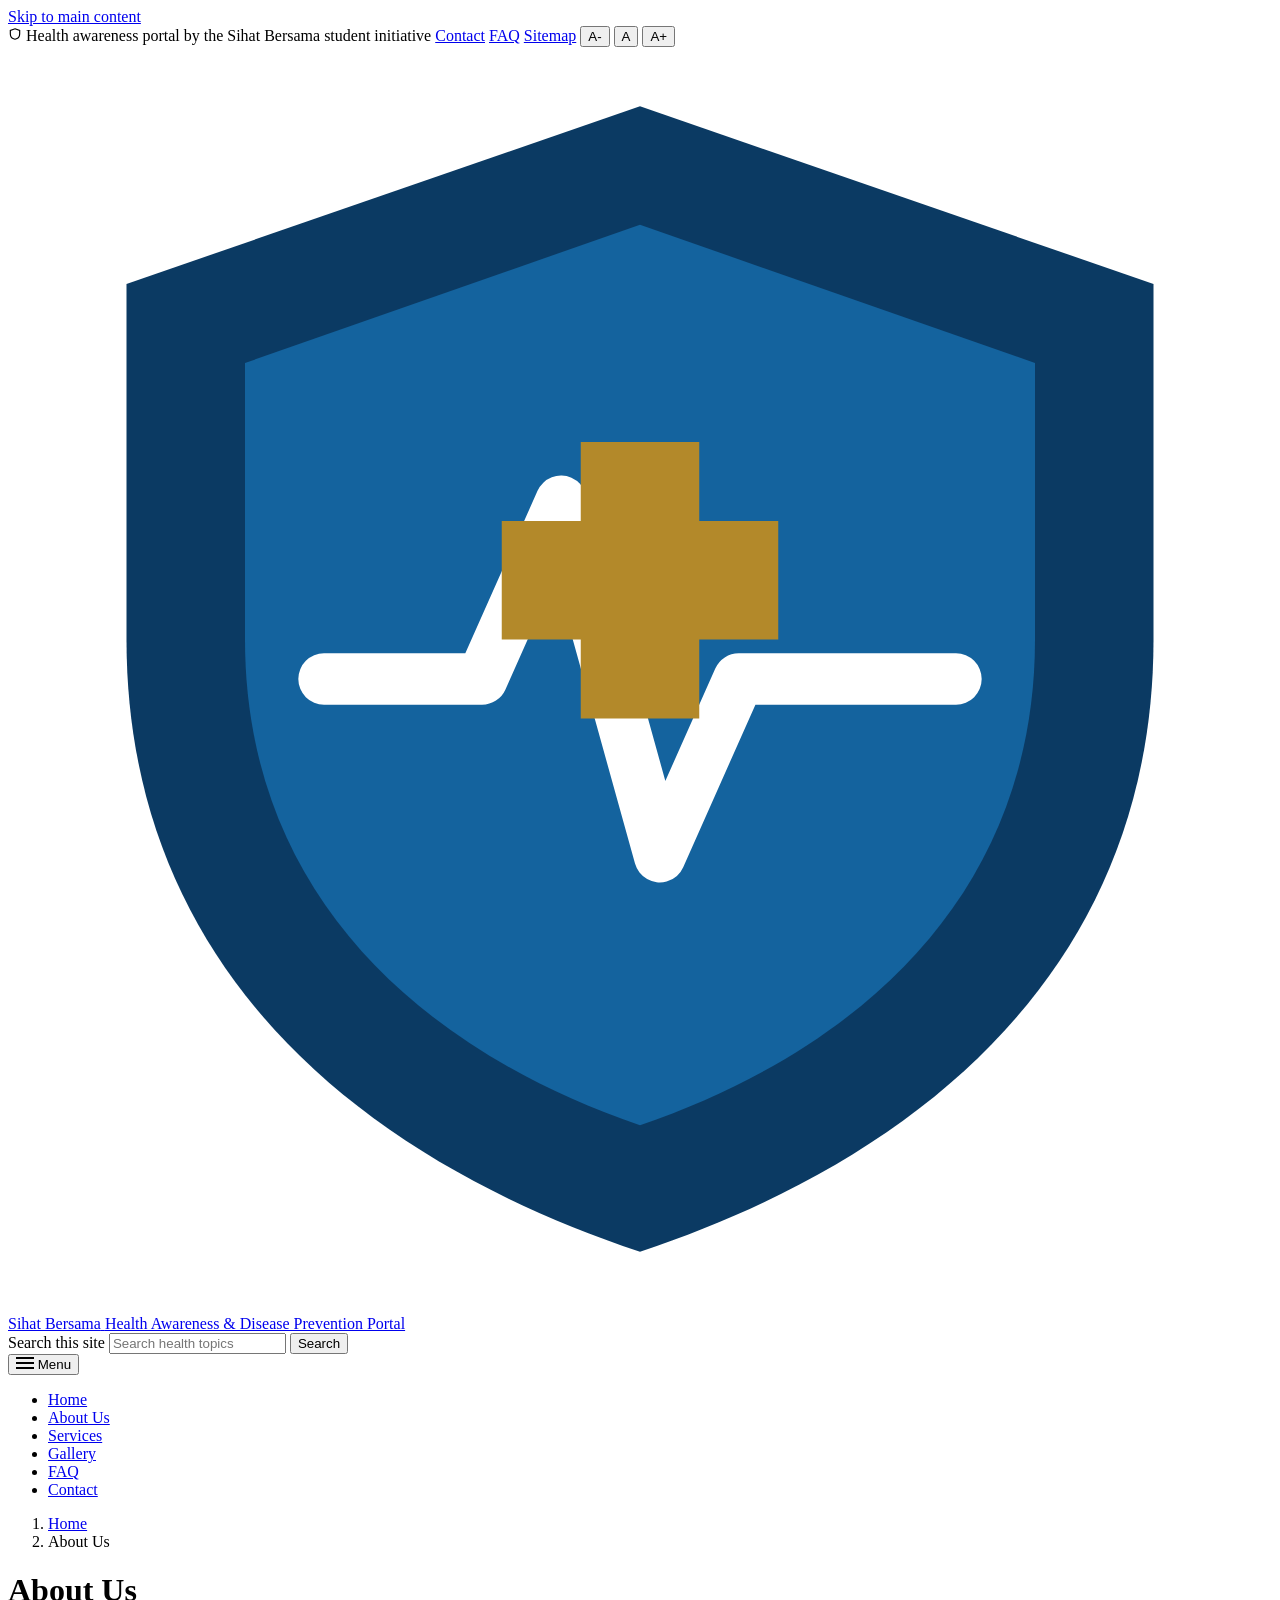
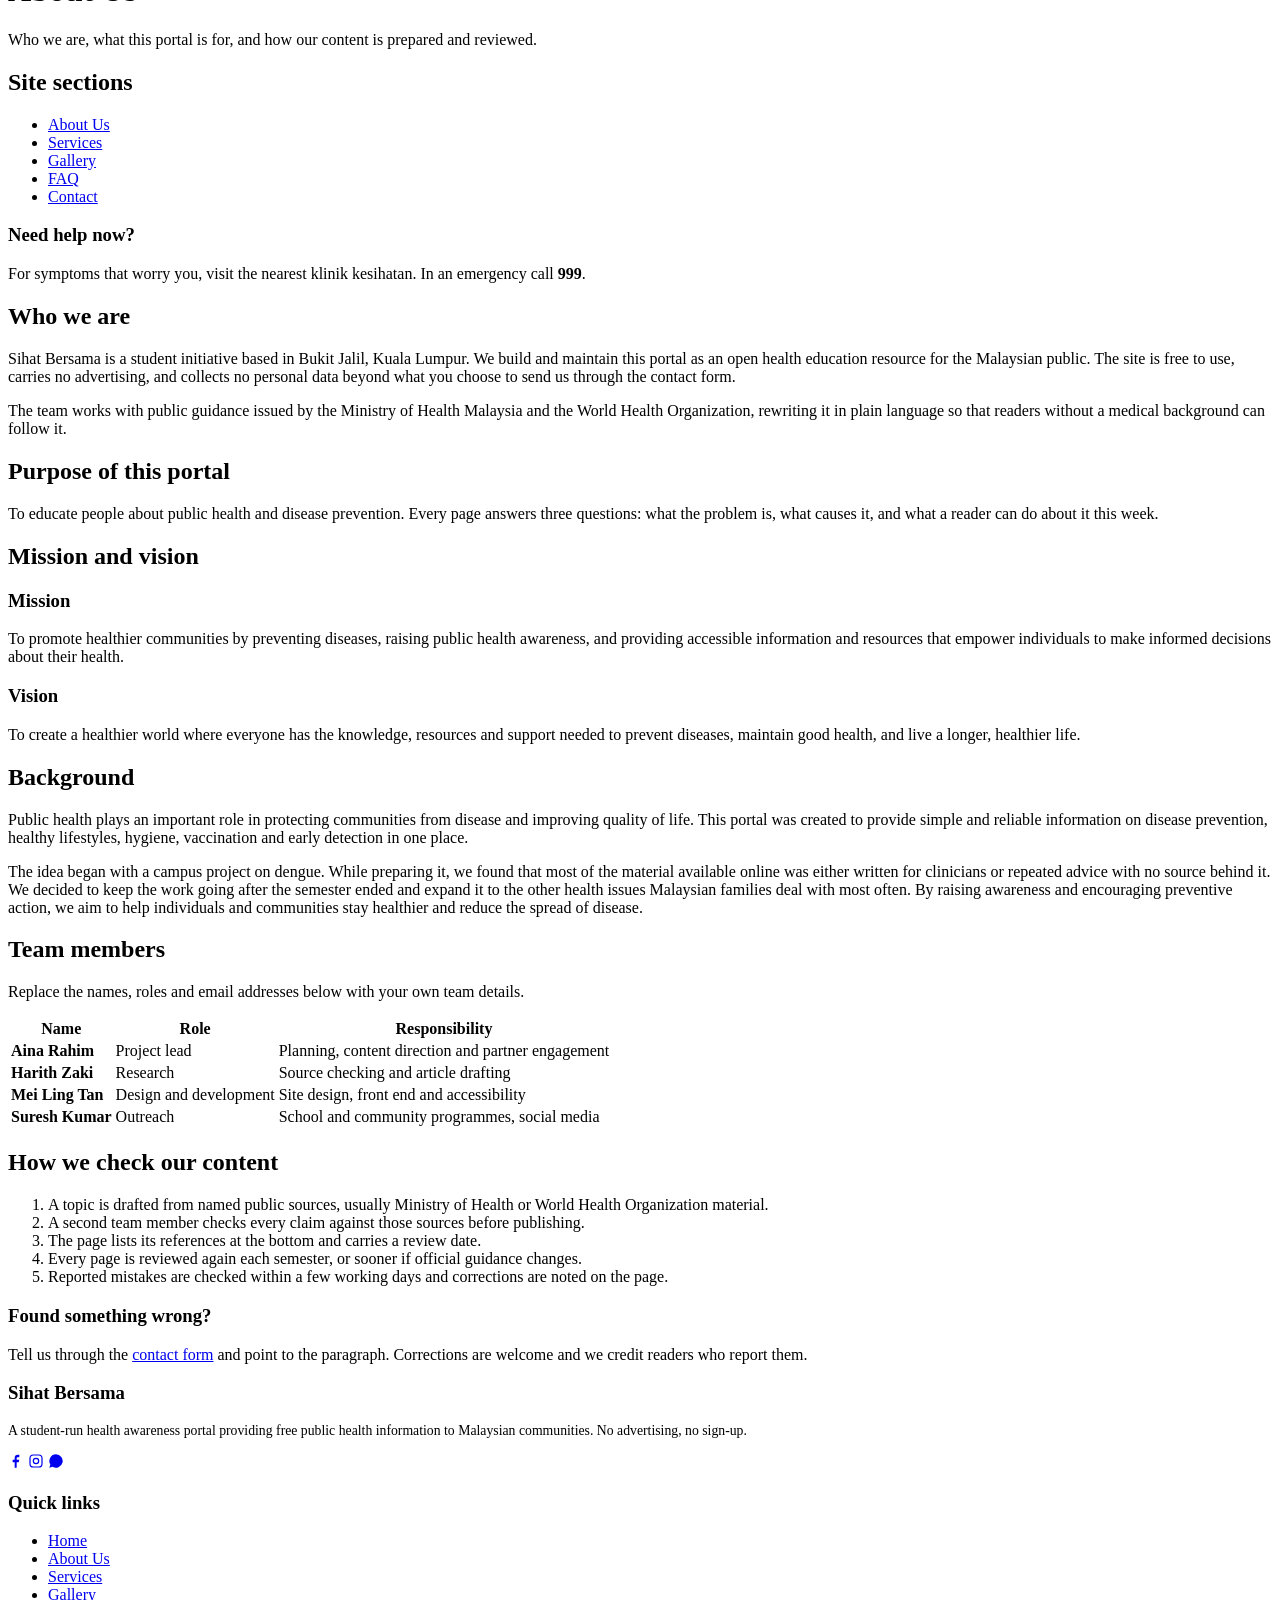
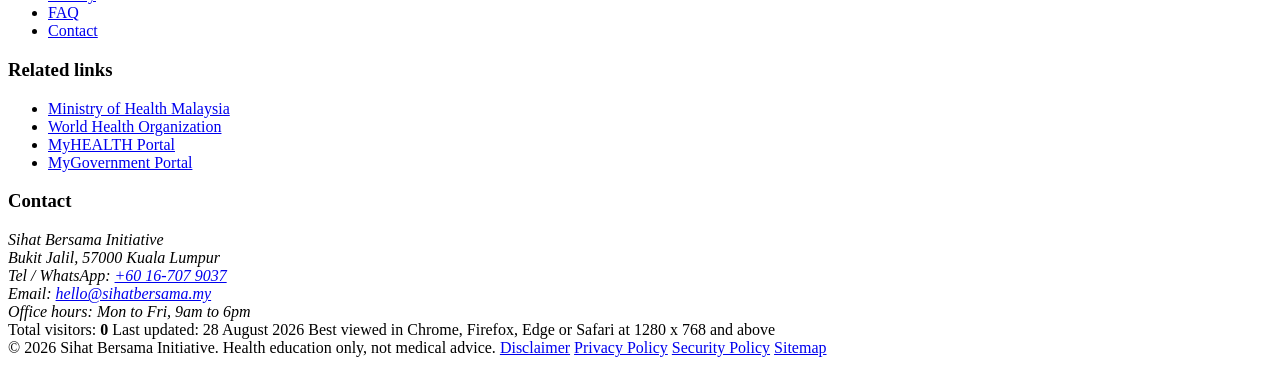
==== about.html @ 00cd5003 "Add files via upload" ====
<!DOCTYPE html>
<html lang="en">
<head>
<meta charset="utf-8">
<meta name="viewport" content="width=device-width, initial-scale=1">
<title>About Us | Sihat Bersama Health Awareness Portal</title>
<meta name="description" content="About the Sihat Bersama initiative: who we are, our purpose, mission, vision and how we check our health content.">
<link rel="preconnect" href="https://fonts.googleapis.com">
<link rel="preconnect" href="https://fonts.gstatic.com" crossorigin>
<link href="https://fonts.googleapis.com/css2?family=Poppins:wght@500;600;700&family=Inter:wght@400;500;600;700&display=swap" rel="stylesheet">
<link rel="stylesheet" href="assets/css/style.css">
</head>
<body>
<a class="skip" href="#main">Skip to main content</a>

<div class="utilbar">
  <div class="wrap utilbar-in">
    <span class="util-official">
      <svg width="14" height="14" viewBox="0 0 24 24" fill="none" stroke="currentColor" stroke-width="2" aria-hidden="true"><path d="M12 3l8 3v6c0 5-3.4 8.2-8 9-4.6-.8-8-4-8-9V6z"/></svg>
      Health awareness portal by the Sihat Bersama student initiative
    </span>
    <span class="util-links">
      <a href="contact.html">Contact</a>
      <a href="faq.html">FAQ</a>
      <a href="#footer">Sitemap</a>
    </span>
    <span class="util-tools">
      <button class="a11y-btn" id="textSmaller" type="button" title="Smaller text">A-</button>
      <button class="a11y-btn" id="textNormal" type="button" title="Normal text">A</button>
      <button class="a11y-btn" id="textLarger" type="button" title="Larger text">A+</button>
    </span>
  </div>
</div>

<header class="masthead">
  <div class="wrap masthead-in">
    <a class="brand" href="index.html">
      <svg class="brand-crest" viewBox="0 0 64 64" aria-hidden="true">
        <path d="M32 3l26 9v18c0 16-11 26-26 31C17 56 6 46 6 30V12z" fill="#0B3A63"/>
        <path d="M32 9l20 7v14c0 12.5-8.4 20.6-20 24.6C20.4 50.6 12 42.5 12 30V16z" fill="#14639E"/>
        <path d="M16 32h8l4-9 5 18 4-9h11" fill="none" stroke="#fff" stroke-width="2.6" stroke-linecap="round" stroke-linejoin="round"/>
        <path d="M29 20h6v4h4v6h-4v4h-6v-4h-4v-6h4z" fill="#B3892A"/>
      </svg>
      <span>
        <span class="site-name">Sihat Bersama</span>
        <span class="site-sub">Health Awareness &amp; Disease Prevention Portal</span>
      </span>
    </a>
    <form class="searchbox" id="siteSearch" role="search">
      <label class="skip" for="q">Search this site</label>
      <input id="q" type="search" placeholder="Search health topics">
      <button type="submit">Search</button>
    </form>
  </div>
</header>

<nav class="mainnav" aria-label="Main">
  <div class="wrap mainnav-in">
    <button class="nav-toggle" type="button" aria-expanded="false" aria-controls="navlist">
      <svg width="18" height="12" viewBox="0 0 18 12" aria-hidden="true"><path d="M0 1h18M0 6h18M0 11h18" stroke="currentColor" stroke-width="2"/></svg>
      Menu
    </button>
    <ul id="navlist">
      <li><a href="index.html">Home</a></li>
      <li><a class="is-active" href="about.html">About Us</a></li>
      <li><a href="services.html">Services</a></li>
      <li><a href="gallery.html">Gallery</a></li>
      <li><a href="faq.html">FAQ</a></li>
      <li><a href="contact.html">Contact</a></li>
    </ul>
  </div>
</nav>

<nav class="breadcrumb" aria-label="Breadcrumb">
  <div class="wrap">
    <ol><li><a href="index.html">Home</a></li><li aria-current="page">About Us</li></ol>
  </div>
</nav>

<div class="pagehead">
  <div class="wrap">
    <h1>About Us</h1>
    <p>Who we are, what this portal is for, and how our content is prepared and reviewed.</p>
  </div>
</div>

<main id="main" class="main">
<div class="wrap layout">
<aside>
  <nav class="sidenav" aria-label="Section">
    <h2>Site sections</h2>
    <ul>
      <li><a class="is-active" href="about.html">About Us</a></li>
      <li><a href="services.html">Services</a></li>
      <li><a href="gallery.html">Gallery</a></li>
      <li><a href="faq.html">FAQ</a></li>
      <li><a href="contact.html">Contact</a></li>
    </ul>
  </nav>
  <div class="sidebox">
    <h3>Need help now?</h3>
    <p>For symptoms that worry you, visit the nearest klinik kesihatan. In an emergency call <strong>999</strong>.</p>
  </div>
</aside>

<div class="content">
  <section>
    <h2>Who we are</h2>
    <p>Sihat Bersama is a student initiative based in Bukit Jalil, Kuala Lumpur. We build and maintain this portal as an open health education resource for the Malaysian public. The site is free to use, carries no advertising, and collects no personal data beyond what you choose to send us through the contact form.</p>
    <p>The team works with public guidance issued by the Ministry of Health Malaysia and the World Health Organization, rewriting it in plain language so that readers without a medical background can follow it.</p>
  </section>

  <section>
    <h2>Purpose of this portal</h2>
    <p>To educate people about public health and disease prevention. Every page answers three questions: what the problem is, what causes it, and what a reader can do about it this week.</p>
  </section>

  <section>
    <h2>Mission and vision</h2>
    <div class="split">
      <div class="panel">
        <h3>Mission</h3>
        <p>To promote healthier communities by preventing diseases, raising public health awareness, and providing accessible information and resources that empower individuals to make informed decisions about their health.</p>
      </div>
      <div class="panel">
        <h3>Vision</h3>
        <p>To create a healthier world where everyone has the knowledge, resources and support needed to prevent diseases, maintain good health, and live a longer, healthier life.</p>
      </div>
    </div>
  </section>

  <section>
    <h2>Background</h2>
    <p>Public health plays an important role in protecting communities from disease and improving quality of life. This portal was created to provide simple and reliable information on disease prevention, healthy lifestyles, hygiene, vaccination and early detection in one place.</p>
    <p>The idea began with a campus project on dengue. While preparing it, we found that most of the material available online was either written for clinicians or repeated advice with no source behind it. We decided to keep the work going after the semester ended and expand it to the other health issues Malaysian families deal with most often. By raising awareness and encouraging preventive action, we aim to help individuals and communities stay healthier and reduce the spread of disease.</p>
  </section>

  <section>
    <h2>Team members</h2>
    <p>Replace the names, roles and email addresses below with your own team details.</p>
    <div class="table-scroll">
      <table class="table">
        <thead><tr><th scope="col">Name</th><th scope="col">Role</th><th scope="col">Responsibility</th></tr></thead>
        <tbody>
          <tr><td><strong>Aina Rahim</strong></td><td>Project lead</td><td>Planning, content direction and partner engagement</td></tr>
          <tr><td><strong>Harith Zaki</strong></td><td>Research</td><td>Source checking and article drafting</td></tr>
          <tr><td><strong>Mei Ling Tan</strong></td><td>Design and development</td><td>Site design, front end and accessibility</td></tr>
          <tr><td><strong>Suresh Kumar</strong></td><td>Outreach</td><td>School and community programmes, social media</td></tr>
        </tbody>
      </table>
    </div>
  </section>

  <section>
    <h2>How we check our content</h2>
    <ol>
      <li>A topic is drafted from named public sources, usually Ministry of Health or World Health Organization material.</li>
      <li>A second team member checks every claim against those sources before publishing.</li>
      <li>The page lists its references at the bottom and carries a review date.</li>
      <li>Every page is reviewed again each semester, or sooner if official guidance changes.</li>
      <li>Reported mistakes are checked within a few working days and corrections are noted on the page.</li>
    </ol>
    <div class="notice">
      <h3>Found something wrong?</h3>
      <p>Tell us through the <a href="contact.html">contact form</a> and point to the paragraph. Corrections are welcome and we credit readers who report them.</p>
    </div>
  </section>
</div>
</div>
</main>

<footer class="footer" id="footer">
  <div class="wrap">
    <div class="foot-grid">
      <div>
        <h3>Sihat Bersama</h3>
        <p style="font-size:.86rem">A student-run health awareness portal providing free public health information to Malaysian communities. No advertising, no sign-up.</p>
        <div class="socials">
          <a href="#" aria-label="Facebook"><svg width="16" height="16" viewBox="0 0 24 24" fill="currentColor"><path d="M13 22v-8h3l1-4h-4V8c0-1.1.3-1.8 1.9-1.8H17V2.7A26 26 0 0 0 14.5 2.5C11.9 2.5 10 4.1 10 7.1V10H7v4h3v8z"/></svg></a>
          <a href="#" aria-label="Instagram"><svg width="16" height="16" viewBox="0 0 24 24" fill="none" stroke="currentColor" stroke-width="1.8"><rect x="3" y="3" width="18" height="18" rx="5"/><circle cx="12" cy="12" r="4"/></svg></a>
          <a href="https://wa.me/60167079037" aria-label="WhatsApp"><svg width="16" height="16" viewBox="0 0 24 24" fill="currentColor"><path d="M12 2a10 10 0 0 0-8.5 15.2L2 22l4.9-1.4A10 10 0 1 0 12 2z"/></svg></a>
        </div>
      </div>
      <div>
        <h3>Quick links</h3>
        <ul>
          <li><a href="index.html">Home</a></li>
          <li><a href="about.html">About Us</a></li>
          <li><a href="services.html">Services</a></li>
          <li><a href="gallery.html">Gallery</a></li>
          <li><a href="faq.html">FAQ</a></li>
          <li><a href="contact.html">Contact</a></li>
        </ul>
      </div>
      <div>
        <h3>Related links</h3>
        <ul>
          <li><a href="https://www.moh.gov.my">Ministry of Health Malaysia</a></li>
          <li><a href="https://www.who.int">World Health Organization</a></li>
          <li><a href="https://www.myhealth.gov.my">MyHEALTH Portal</a></li>
          <li><a href="https://www.malaysia.gov.my">MyGovernment Portal</a></li>
        </ul>
      </div>
      <div>
        <h3>Contact</h3>
        <address>
          Sihat Bersama Initiative<br>
          Bukit Jalil, 57000 Kuala Lumpur<br>
          Tel / WhatsApp: <a href="https://wa.me/60167079037">+60 16-707 9037</a><br>
          Email: <a href="mailto:hello@sihatbersama.my">hello@sihatbersama.my</a><br>
          Office hours: Mon to Fri, 9am to 6pm
        </address>
      </div>
    </div>

    <div class="foot-meta">
      <span class="counter">Total visitors: <b id="viewCount">0</b></span>
      <span>Last updated: 28 August 2026</span>
      <span>Best viewed in Chrome, Firefox, Edge or Safari at 1280 x 768 and above</span>
    </div>

    <div class="foot-base">
      <span>&copy; <span data-year>2026</span> Sihat Bersama Initiative. Health education only, not medical advice.</span>
      <span class="foot-links">
        <a href="#">Disclaimer</a>
        <a href="#">Privacy Policy</a>
        <a href="#">Security Policy</a>
        <a href="#footer">Sitemap</a>
      </span>
    </div>
  </div>
</footer>

<script src="assets/js/main.js"></script>
</body>
</html>
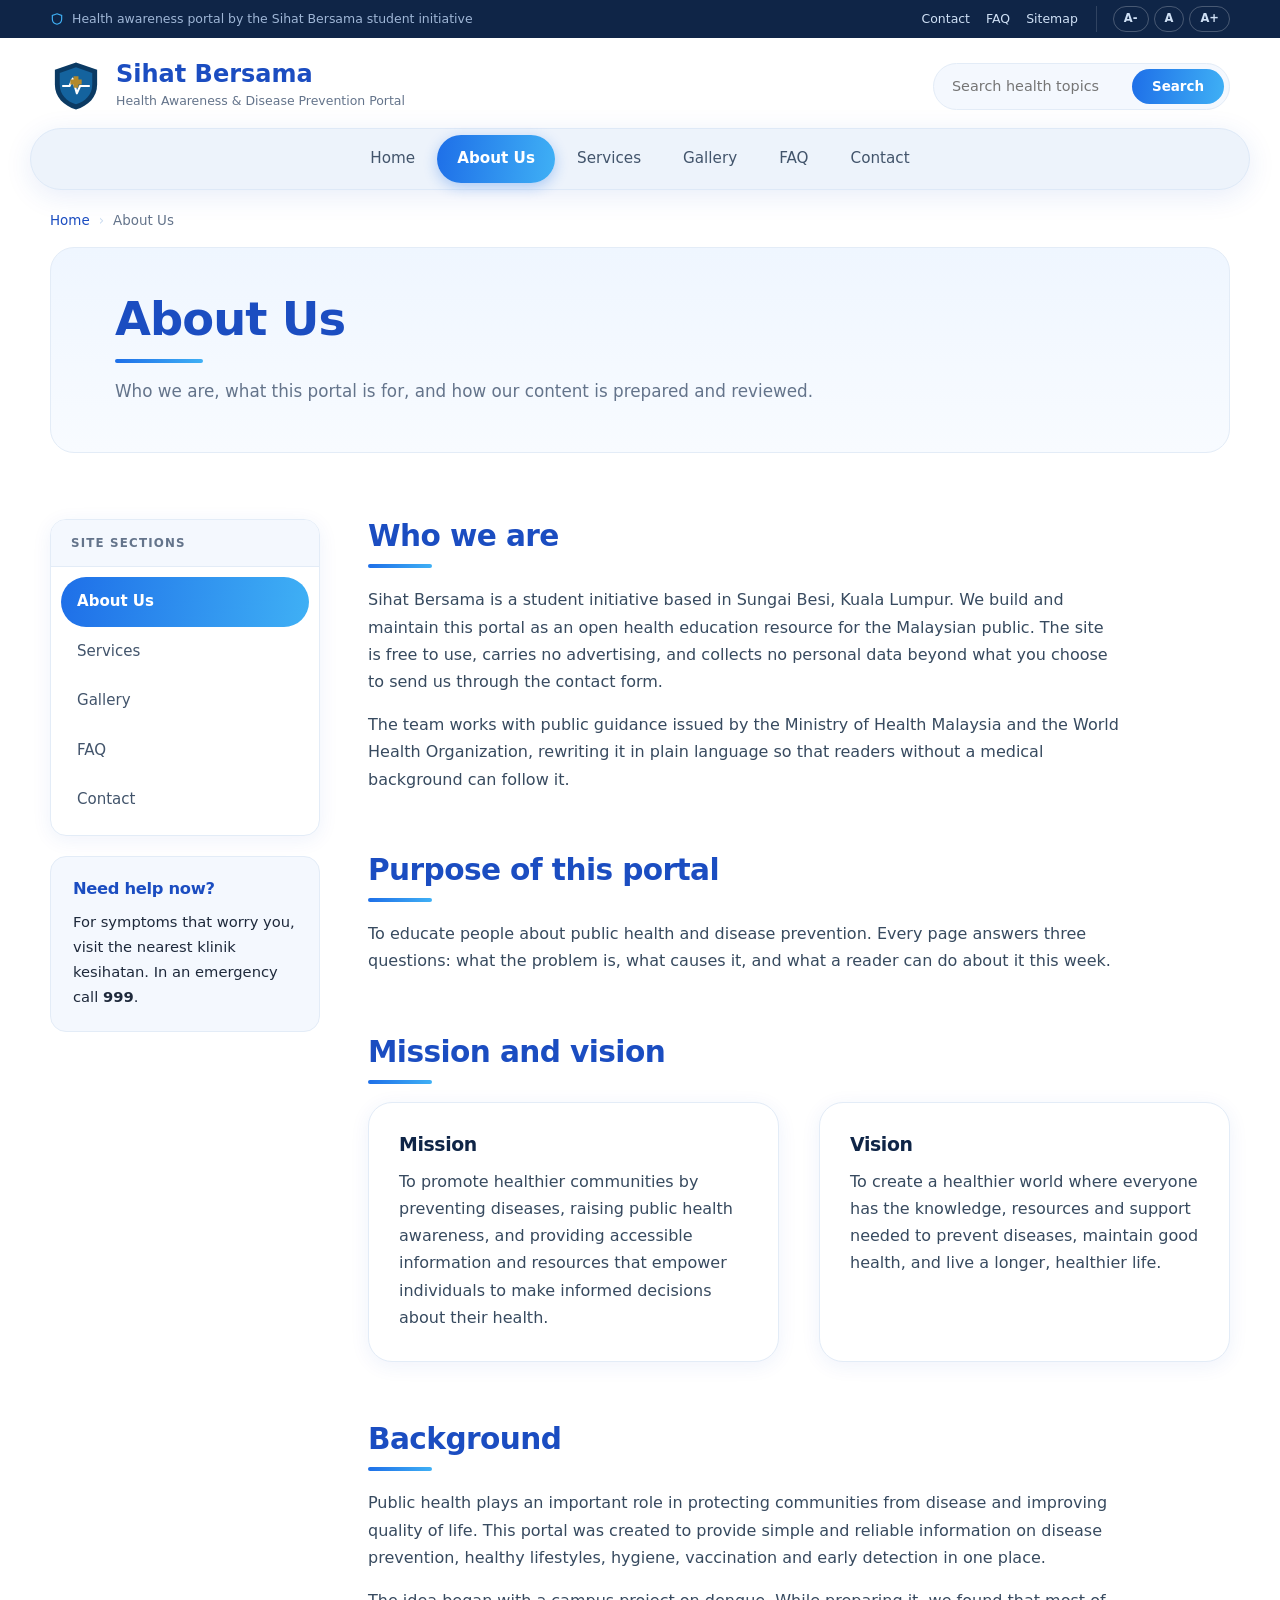
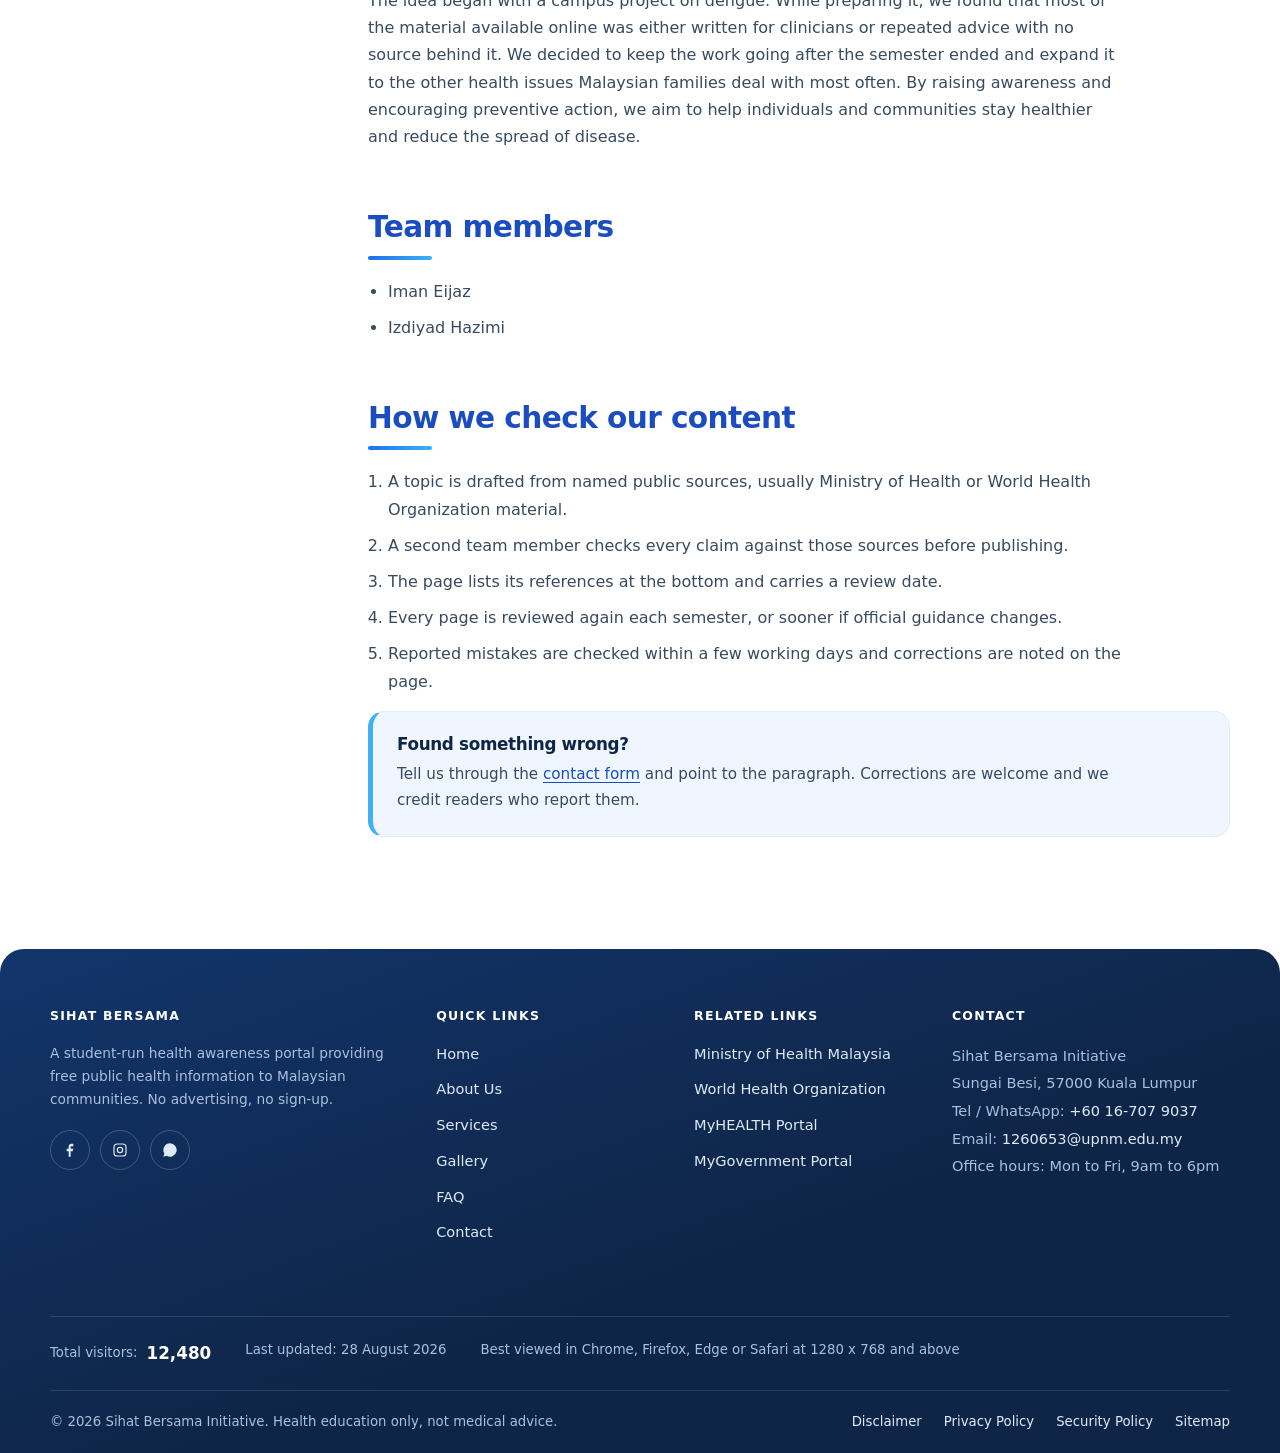
==== commit 5cd43507: "Update location, team members and contact email Change every Bukit Jalil reference to Sungai Besi, r" ====
--- a/about.html
+++ b/about.html
@@ -106,7 +106,7 @@
 <div class="content">
   <section>
     <h2>Who we are</h2>
-    <p>Sihat Bersama is a student initiative based in Bukit Jalil, Kuala Lumpur. We build and maintain this portal as an open health education resource for the Malaysian public. The site is free to use, carries no advertising, and collects no personal data beyond what you choose to send us through the contact form.</p>
+    <p>Sihat Bersama is a student initiative based in Sungai Besi, Kuala Lumpur. We build and maintain this portal as an open health education resource for the Malaysian public. The site is free to use, carries no advertising, and collects no personal data beyond what you choose to send us through the contact form.</p>
     <p>The team works with public guidance issued by the Ministry of Health Malaysia and the World Health Organization, rewriting it in plain language so that readers without a medical background can follow it.</p>
   </section>
 
@@ -137,18 +137,10 @@
 
   <section>
     <h2>Team members</h2>
-    <p>Replace the names, roles and email addresses below with your own team details.</p>
-    <div class="table-scroll">
-      <table class="table">
-        <thead><tr><th scope="col">Name</th><th scope="col">Role</th><th scope="col">Responsibility</th></tr></thead>
-        <tbody>
-          <tr><td><strong>Aina Rahim</strong></td><td>Project lead</td><td>Planning, content direction and partner engagement</td></tr>
-          <tr><td><strong>Harith Zaki</strong></td><td>Research</td><td>Source checking and article drafting</td></tr>
-          <tr><td><strong>Mei Ling Tan</strong></td><td>Design and development</td><td>Site design, front end and accessibility</td></tr>
-          <tr><td><strong>Suresh Kumar</strong></td><td>Outreach</td><td>School and community programmes, social media</td></tr>
-        </tbody>
-      </table>
-    </div>
+    <ul>
+      <li>Iman Eijaz</li>
+      <li>Izdiyad Hazimi</li>
+    </ul>
   </section>
 
   <section>
@@ -205,9 +197,9 @@
         <h3>Contact</h3>
         <address>
           Sihat Bersama Initiative<br>
-          Bukit Jalil, 57000 Kuala Lumpur<br>
+          Sungai Besi, 57000 Kuala Lumpur<br>
           Tel / WhatsApp: <a href="https://wa.me/60167079037">+60 16-707 9037</a><br>
-          Email: <a href="mailto:hello@sihatbersama.my">hello@sihatbersama.my</a><br>
+          Email: <a href="mailto:1260653@upnm.edu.my">1260653@upnm.edu.my</a><br>
           Office hours: Mon to Fri, 9am to 6pm
         </address>
       </div>
--- a/assets/css/style.css
+++ b/assets/css/style.css
@@ -0,0 +1,358 @@
+/* ===========================================================
+   Sihat Bersama - shared stylesheet
+   Style reference: modern Malaysian government portals
+   (floating pill navigation, bright blue gradients, soft
+   rounded cards, generous white space).
+   Class names unchanged, so the HTML stays the same.
+   =========================================================== */
+
+:root{
+  --brand:#1B4DC1;
+  --brand-dark:#12358C;
+  --brand-deep:#0F2547;
+  --cyan:#3FB0F5;
+  --blue-grad:linear-gradient(96deg,#1E6FE8 0%,#3FB0F5 100%);
+  --tint:#EFF6FF;
+  --tint-2:#F4F8FE;
+  --surface:#FFFFFF;
+  --ink:#1E293B;
+  --muted:#64748B;
+  --border:#E3ECF7;
+  --border-strong:#CBDCF0;
+  --amber:#F0A821;
+  --maroon:#C0362C;
+  --head:"Poppins", system-ui, Arial, sans-serif;
+  --sans:"Inter", system-ui, -apple-system, "Segoe UI", Arial, sans-serif;
+  --wrap:1220px;
+  --pad:20px;
+  --r-lg:24px;
+  --r:16px;
+  --r-sm:10px;
+  --shadow-soft:0 4px 20px rgba(27,77,193,.07);
+  --shadow-card:0 6px 28px rgba(27,77,193,.10);
+  --shadow-lift:0 14px 42px rgba(27,77,193,.18);
+}
+
+*{box-sizing:border-box}
+html{font-size:100%; scroll-behavior:smooth; -webkit-text-size-adjust:100%}
+body{
+  margin:0; background:var(--surface); color:var(--ink);
+  font-family:var(--sans); font-size:1rem; line-height:1.7; -webkit-font-smoothing:antialiased;
+}
+img{max-width:100%; display:block}
+a{color:var(--brand); text-underline-offset:3px}
+a:hover{color:var(--brand-dark)}
+a:focus-visible, button:focus-visible, input:focus-visible, select:focus-visible,
+textarea:focus-visible, summary:focus-visible{outline:3px solid var(--cyan); outline-offset:3px; border-radius:6px}
+h1,h2,h3,h4{margin:0; font-family:var(--head); font-weight:700; line-height:1.2; letter-spacing:-.02em; color:var(--brand)}
+p{margin:0 0 1em}
+ul,ol{margin:0 0 1em; padding-left:20px}
+li{margin-bottom:9px}
+code{background:var(--tint); border:1px solid var(--border); border-radius:6px; padding:2px 6px; font-size:.88em}
+
+.wrap{max-width:var(--wrap); margin-inline:auto; padding-inline:var(--pad)}
+.skip{position:absolute; left:-9999px; top:0; background:var(--brand); color:#fff; padding:12px 18px; z-index:300; border-radius:0 0 12px 0}
+.skip:focus{left:0}
+
+/* ---------- utility bar ---------- */
+.utilbar{background:var(--brand-deep); color:#9FB6D6; font-size:.78rem}
+.utilbar-in{display:flex; align-items:center; gap:18px; min-height:38px; flex-wrap:wrap}
+.utilbar a{color:#CFE0F5; text-decoration:none}
+.utilbar a:hover{color:#fff}
+.util-official{margin-right:auto; display:flex; align-items:center; gap:8px}
+.util-official svg{flex:none; color:var(--cyan)}
+.util-links{display:flex; gap:16px}
+.util-tools{display:flex; align-items:center; gap:5px; padding-left:16px; border-left:1px solid rgba(255,255,255,.14)}
+.a11y-btn{
+  background:transparent; border:1px solid rgba(255,255,255,.24); color:#CFE0F5;
+  font:600 .72rem/1 var(--sans); padding:6px 10px; border-radius:999px; cursor:pointer; transition:.15s;
+}
+.a11y-btn:hover{background:rgba(255,255,255,.16); color:#fff}
+
+/* ---------- masthead ---------- */
+.masthead{background:#fff}
+.masthead-in{display:flex; align-items:center; gap:20px; padding-block:22px 10px; flex-wrap:wrap}
+.brand{display:flex; align-items:center; gap:14px; text-decoration:none; color:var(--brand); margin-right:auto}
+.brand-crest{width:52px; height:52px; flex:none}
+.site-name{font-family:var(--head); font-size:1.5rem; font-weight:700; display:block; line-height:1.1; color:var(--brand)}
+.site-sub{display:block; font-family:var(--sans); font-size:.78rem; color:var(--muted); margin-top:3px; font-weight:400}
+.searchbox{display:flex; align-items:center; background:var(--tint-2); border:1px solid var(--border); border-radius:999px; padding:5px 5px 5px 18px}
+.searchbox:focus-within{border-color:var(--cyan); background:#fff; box-shadow:0 0 0 4px rgba(63,176,245,.16)}
+.searchbox input{border:0; background:transparent; padding:9px 0; font:400 .9rem var(--sans); width:180px; color:var(--ink)}
+.searchbox input:focus{outline:none}
+.searchbox button{border:0; background:var(--blue-grad); color:#fff; padding:10px 20px; border-radius:999px; cursor:pointer; font:600 .84rem var(--sans)}
+.searchbox button:hover{filter:brightness(1.06)}
+
+/* ---------- floating pill navigation ---------- */
+.mainnav{position:sticky; top:12px; z-index:60; background:transparent; padding-block:6px 14px}
+.mainnav-in{
+  display:flex; align-items:center; justify-content:center;
+  background:#EDF3FB; border:1px solid #DEE9F7; border-radius:999px;
+  padding:6px 14px; box-shadow:var(--shadow-card);
+}
+.nav-toggle{
+  display:none; background:transparent; border:0; color:var(--brand); padding:12px 6px;
+  font:600 .95rem var(--sans); cursor:pointer; align-items:center; gap:10px;
+}
+.mainnav ul{display:flex; list-style:none; margin:0; padding:0; flex-wrap:wrap; gap:2px; justify-content:center}
+.mainnav li{margin:0}
+.mainnav a{
+  display:block; color:#42546B; text-decoration:none; padding:11px 20px;
+  font-size:.95rem; font-weight:500; border-radius:999px; transition:.16s;
+}
+.mainnav a:hover{background:#fff; color:var(--brand)}
+.mainnav a.is-active{background:var(--blue-grad); color:#fff; font-weight:600; box-shadow:0 4px 14px rgba(30,111,232,.32)}
+
+/* ---------- breadcrumb ---------- */
+.breadcrumb{font-size:.84rem; background:transparent}
+.breadcrumb ol{list-style:none; display:flex; flex-wrap:wrap; gap:9px; margin:0; padding:6px 0 14px}
+.breadcrumb li{margin:0; color:var(--muted)}
+.breadcrumb a{text-decoration:none}
+.breadcrumb li+li::before{content:"›"; margin-right:9px; color:var(--border-strong)}
+
+/* ---------- page header band ---------- */
+.pagehead{
+  background:linear-gradient(180deg,#EFF6FF 0%,#F8FBFF 100%);
+  border:1px solid var(--border); border-radius:var(--r-lg);
+  max-width:calc(var(--wrap) - var(--pad) * 2); margin:0 auto; padding:44px 44px 46px;
+}
+.pagehead h1{font-size:clamp(2rem,4.4vw,2.9rem); position:relative; padding-bottom:16px}
+.pagehead h1::after{content:""; position:absolute; left:0; bottom:0; width:88px; height:4px; border-radius:4px; background:var(--blue-grad)}
+.pagehead p{margin:14px 0 0; color:var(--muted); max-width:72ch; font-size:1.05rem}
+
+/* ---------- layout ---------- */
+.main{padding-block:26px 72px}
+.layout{display:grid; grid-template-columns:270px 1fr; gap:48px; align-items:start; margin-top:40px}
+.sidenav{border:1px solid var(--border); border-radius:var(--r); overflow:hidden; background:#fff; box-shadow:var(--shadow-soft); position:sticky; top:96px}
+.sidenav h2{font-family:var(--sans); font-size:.74rem; letter-spacing:.1em; text-transform:uppercase; padding:16px 20px; color:var(--muted); background:var(--tint-2); border-bottom:1px solid var(--border); margin:0; font-weight:600}
+.sidenav ul{list-style:none; margin:0; padding:10px}
+.sidenav li{margin:0}
+.sidenav a{display:block; padding:12px 16px; font-size:.94rem; text-decoration:none; color:#42546B; border-radius:999px; font-weight:500}
+.sidenav a:hover{background:var(--tint); color:var(--brand)}
+.sidenav a.is-active{background:var(--blue-grad); color:#fff; font-weight:600}
+.sidebox{border:1px solid var(--border); border-radius:var(--r); padding:22px; margin-top:20px; background:var(--tint-2); font-size:.92rem}
+.sidebox h3{font-size:1.02rem; margin-bottom:10px}
+.sidebox ul{padding-left:18px; margin-bottom:0}
+.sidebox li{margin-bottom:7px}
+.sidebox p:last-child{margin-bottom:0}
+
+.content h2{font-size:1.85rem; margin:0 0 18px; position:relative; padding-bottom:14px}
+.content h2::after{content:""; position:absolute; left:0; bottom:0; width:64px; height:4px; border-radius:4px; background:var(--blue-grad)}
+.content h3{font-size:1.15rem; margin:32px 0 10px; color:var(--brand-deep)}
+.content section+section{margin-top:60px}
+.content p, .content li{max-width:74ch; color:#374A5F}
+
+/* ---------- home hero ---------- */
+.hero{background:radial-gradient(1100px 460px at 78% 12%, #EAF4FE 0%, rgba(255,255,255,0) 62%), #fff}
+.hero-in{display:grid; grid-template-columns:1.02fr .98fr; gap:56px; align-items:center; padding-block:56px 68px}
+.hero h1{font-size:clamp(2.2rem,5vw,3.4rem); line-height:1.14; margin-bottom:22px; position:relative; padding-bottom:20px}
+.hero h1::after{content:""; position:absolute; left:0; bottom:0; width:110px; height:5px; border-radius:5px; background:var(--blue-grad)}
+.hero p{color:var(--muted); max-width:52ch; font-size:1.08rem}
+.hero-actions{display:flex; gap:14px; flex-wrap:wrap; margin-top:30px}
+.hero-art{
+  border-radius:var(--r-lg); overflow:hidden; background:linear-gradient(160deg,#EAF4FE,#F7FBFF);
+  border:1px solid var(--border); padding:18px; box-shadow:var(--shadow-card);
+}
+.hero-art svg{width:100%; height:auto; border-radius:var(--r)}
+
+/* ---------- buttons ---------- */
+.btn{
+  display:inline-flex; align-items:center; gap:9px; background:var(--blue-grad); color:#fff;
+  text-decoration:none; font:600 .96rem/1 var(--sans); padding:16px 30px; border:0;
+  border-radius:999px; cursor:pointer; box-shadow:0 8px 22px rgba(30,111,232,.28);
+  transition:transform .14s ease, box-shadow .14s ease, filter .14s ease;
+}
+.btn::after{content:"→"; font-size:1.05em; line-height:1}
+.btn:hover{transform:translateY(-2px); box-shadow:0 12px 30px rgba(30,111,232,.36); color:#fff; filter:brightness(1.04)}
+.btn-alt{background:var(--brand-deep); box-shadow:0 8px 22px rgba(15,37,71,.24)}
+.btn-alt:hover{background:#16325C; box-shadow:0 12px 30px rgba(15,37,71,.3)}
+
+/* ---------- announcement strip ---------- */
+.announce{background:transparent; padding-top:6px}
+.announce-in{
+  display:flex; gap:18px; align-items:center; flex-wrap:wrap; font-size:.9rem;
+  background:var(--tint); border:1px solid var(--border); border-radius:999px; padding:12px 24px;
+}
+.announce strong{
+  white-space:nowrap; color:#fff; background:var(--blue-grad); padding:5px 15px;
+  border-radius:999px; font-size:.76rem; letter-spacing:.03em; font-weight:600;
+}
+.announce ul{list-style:none; display:flex; gap:28px; margin:0; padding:0; flex-wrap:wrap}
+.announce li{margin:0; position:relative}
+.announce li+li::before{content:""; position:absolute; left:-15px; top:50%; width:5px; height:5px; border-radius:50%; background:var(--border-strong); transform:translateY(-50%)}
+.announce a{color:#33465E; text-decoration:none; font-weight:500}
+.announce a:hover{color:var(--brand)}
+
+/* ---------- section head ---------- */
+.sec{padding-block:70px}
+.sec-alt{background:linear-gradient(180deg,#F7FBFF 0%,#EFF6FF 100%)}
+.sec-head{margin-bottom:36px; max-width:74ch}
+.sec-head h2{font-size:clamp(1.7rem,3.2vw,2.3rem); position:relative; padding-bottom:16px}
+.sec-head h2::after{content:""; position:absolute; left:0; bottom:0; width:78px; height:4px; border-radius:4px; background:var(--blue-grad)}
+.sec-head p{margin:14px 0 0; color:var(--muted); font-size:1.03rem}
+
+/* ---------- tiles ---------- */
+.tiles{display:grid; grid-template-columns:repeat(4,1fr); gap:22px}
+.tile{
+  display:block; background:#fff; border:1px solid var(--border); border-radius:var(--r-lg);
+  padding:30px 26px 28px; text-decoration:none; color:var(--ink); box-shadow:var(--shadow-soft);
+  transition:transform .16s ease, box-shadow .16s ease;
+}
+.tile:hover{transform:translateY(-5px); box-shadow:var(--shadow-lift); color:var(--ink)}
+.tile .ico{
+  display:grid; place-items:center; width:72px; height:72px; border-radius:50%;
+  background:radial-gradient(circle at 30% 25%, #FFFFFF 0%, #E4F1FE 55%, #D3E8FD 100%);
+  border:1px solid #DCEBFB; color:var(--brand); margin-bottom:20px;
+}
+.tile h3{font-size:1.08rem; margin-bottom:8px}
+.tile p{margin:0; font-size:.9rem; color:var(--muted); line-height:1.6}
+
+/* ---------- tables ---------- */
+.table{width:100%; border-collapse:separate; border-spacing:0; font-size:.95rem; background:#fff; border:1px solid var(--border); border-radius:var(--r); overflow:hidden}
+.table caption{text-align:left; font-size:.86rem; color:var(--muted); padding-bottom:14px}
+.table th, .table td{padding:16px 20px; vertical-align:top; text-align:left; border-bottom:1px solid var(--border); color:#374A5F}
+.table thead th{
+  background:var(--tint); color:var(--brand); font-family:var(--sans); font-weight:700;
+  font-size:.78rem; letter-spacing:.08em; text-transform:uppercase;
+}
+.table tbody tr:last-child th, .table tbody tr:last-child td{border-bottom:0}
+.table tbody tr:hover{background:#F8FBFF}
+.table tbody th[scope="row"]{width:190px; color:var(--brand); font-weight:600; background:var(--tint-2)}
+.table td strong{color:var(--brand)}
+.table-scroll{overflow-x:auto; border-radius:var(--r)}
+
+/* ---------- notice boxes ---------- */
+.notice{border:1px solid var(--border); background:var(--tint); padding:22px 24px; font-size:.95rem; border-radius:var(--r); border-left:5px solid var(--cyan)}
+.notice.warn{border-color:#F6D6D3; background:#FEF4F3; border-left-color:var(--maroon)}
+.notice h3{font-size:1.05rem; margin:0 0 8px}
+.notice.warn h3{color:var(--maroon)}
+.notice p:last-child{margin-bottom:0}
+
+/* ---------- updates list ---------- */
+.updates{list-style:none; margin:0; padding:0}
+.updates li{
+  display:flex; gap:20px; padding:18px 22px; margin:0 0 12px; font-size:.96rem;
+  background:#fff; border:1px solid var(--border); border-radius:var(--r); transition:.16s;
+}
+.updates li:hover{border-color:var(--border-strong); box-shadow:var(--shadow-soft); transform:translateX(3px)}
+.updates time{color:var(--muted); font-size:.82rem; white-space:nowrap; width:104px; flex:none; padding-top:3px}
+.updates a{text-decoration:none; font-weight:600; color:var(--brand-deep)}
+.updates a:hover{color:var(--brand)}
+
+/* ---------- panels ---------- */
+.split{display:grid; grid-template-columns:1fr 1fr; gap:40px}
+.split-3{display:grid; grid-template-columns:repeat(3,1fr); gap:24px}
+.panel{border:1px solid var(--border); border-radius:var(--r-lg); padding:30px; background:#fff; box-shadow:var(--shadow-soft)}
+.panel h3{font-size:1.18rem; margin:0 0 12px}
+.panel p:last-child{margin-bottom:0}
+
+/* ---------- gallery ---------- */
+.filters{display:flex; gap:10px; flex-wrap:wrap; margin-bottom:28px}
+.filter-btn{
+  background:#fff; border:1px solid var(--border); padding:11px 22px; font:600 .89rem var(--sans);
+  cursor:pointer; border-radius:999px; color:#42546B; transition:.16s;
+}
+.filter-btn:hover{border-color:var(--cyan); color:var(--brand)}
+.filter-btn[aria-pressed="true"]{background:var(--blue-grad); color:#fff; border-color:transparent; box-shadow:0 6px 18px rgba(30,111,232,.28)}
+.grid-photos{display:grid; grid-template-columns:repeat(3,1fr); gap:24px}
+.photo{border:1px solid var(--border); border-radius:var(--r-lg); overflow:hidden; background:#fff; box-shadow:var(--shadow-soft); transition:.16s}
+.photo:hover{transform:translateY(-5px); box-shadow:var(--shadow-lift)}
+.photo .frame{aspect-ratio:4/3; background:var(--tint); overflow:hidden}
+.photo .frame svg, .photo .frame img{width:100%; height:100%; object-fit:cover}
+.photo figcaption{padding:18px 20px; font-size:.94rem; font-weight:600; color:var(--brand-deep)}
+.photo figcaption span{display:block; color:var(--muted); font-size:.81rem; margin-top:6px; font-weight:400}
+
+/* ---------- posters ---------- */
+.poster{max-width:760px; margin:26px 0 0; border:1px solid var(--border); border-radius:var(--r-lg); overflow:hidden; background:#fff; box-shadow:var(--shadow-soft)}
+.poster.tall{max-width:520px}
+.poster a{display:block; line-height:0; background:var(--tint)}
+.poster img{width:100%; height:auto; display:block}
+.poster figcaption{padding:14px 20px; font-size:.86rem; line-height:1.5; color:var(--muted); border-top:1px solid var(--border)}
+.poster figcaption b{color:var(--brand-deep); font-weight:600}
+
+/* ---------- faq ---------- */
+.faq details{border:1px solid var(--border); border-radius:var(--r); margin-bottom:14px; background:#fff; overflow:hidden; transition:.16s}
+.faq details[open]{box-shadow:var(--shadow-card); border-color:var(--border-strong)}
+.faq summary{cursor:pointer; padding:20px 58px 20px 24px; font-weight:600; position:relative; list-style:none; font-size:1rem; color:var(--brand-deep); font-family:var(--head)}
+.faq summary::-webkit-details-marker{display:none}
+.faq summary:hover{color:var(--brand)}
+.faq summary::after{
+  content:"+"; position:absolute; right:20px; top:50%; transform:translateY(-50%);
+  width:30px; height:30px; border-radius:50%; background:var(--tint); color:var(--brand);
+  display:grid; place-items:center; font-size:1.2rem; font-weight:600; line-height:1;
+}
+.faq details[open] summary{color:var(--brand)}
+.faq details[open] summary::after{content:"–"; background:var(--blue-grad); color:#fff}
+.faq .answer{padding:4px 24px 22px; color:#374A5F}
+.faq .answer p:last-child{margin-bottom:0}
+
+/* ---------- forms ---------- */
+.form{border:1px solid var(--border); border-radius:var(--r-lg); padding:32px; background:#fff; box-shadow:var(--shadow-card)}
+.field{margin-bottom:20px}
+.field label{display:block; font-size:.88rem; font-weight:600; margin-bottom:8px; color:var(--brand-deep)}
+.field .req{color:var(--maroon)}
+.field input, .field select, .field textarea{
+  width:100%; padding:14px 16px; border:1px solid var(--border-strong); border-radius:12px;
+  font:400 .95rem var(--sans); background:var(--tint-2); color:var(--ink); transition:.15s;
+}
+.field input:focus, .field select:focus, .field textarea:focus{
+  outline:none; background:#fff; border-color:var(--cyan); box-shadow:0 0 0 4px rgba(63,176,245,.16);
+}
+.field textarea{min-height:150px; resize:vertical}
+.hint{font-size:.81rem; color:var(--muted); margin-top:7px}
+.form-status{margin-top:16px; font-size:.92rem; min-height:1.3em; color:var(--brand); font-weight:600}
+.form-status.error{color:var(--maroon)}
+
+/* ---------- footer ---------- */
+.footer{background:linear-gradient(160deg,#12356B 0%,var(--brand-deep) 60%); color:#A9C0DE; margin-top:40px; border-radius:var(--r-lg) var(--r-lg) 0 0}
+.footer a{color:#DFEAF8; text-decoration:none}
+.footer a:hover{color:#fff; text-decoration:underline}
+.footer h3{font-family:var(--sans); font-size:.78rem; color:#fff; margin-bottom:18px; text-transform:uppercase; letter-spacing:.1em; font-weight:700}
+.foot-grid{display:grid; grid-template-columns:1.6fr 1fr 1fr 1.3fr; gap:44px; padding-block:60px}
+.footer ul{list-style:none; margin:0; padding:0}
+.footer li{font-size:.91rem; margin-bottom:11px}
+.footer address{font-style:normal; font-size:.91rem; line-height:1.9}
+.socials{display:flex; gap:10px; margin-top:18px}
+.socials a{width:40px; height:40px; border-radius:50%; border:1px solid rgba(255,255,255,.2); display:grid; place-items:center; color:#DFEAF8; transition:.15s}
+.socials a:hover{background:var(--blue-grad); border-color:transparent; color:#fff}
+.foot-meta{border-top:1px solid rgba(255,255,255,.12); padding-block:22px; display:flex; flex-wrap:wrap; gap:16px 34px; font-size:.83rem}
+.foot-meta .counter{display:flex; align-items:center; gap:9px}
+.foot-meta .counter b{font-size:1.05rem; color:#fff; font-variant-numeric:tabular-nums; font-family:var(--head)}
+.foot-base{border-top:1px solid rgba(255,255,255,.12); padding-block:20px; font-size:.83rem; display:flex; flex-wrap:wrap; gap:14px; justify-content:space-between}
+.foot-links{display:flex; gap:22px; flex-wrap:wrap}
+
+/* ---------- responsive ---------- */
+@media (max-width:1080px){
+  .layout{grid-template-columns:1fr; gap:32px}
+  .sidenav{position:static}
+  .tiles{grid-template-columns:repeat(2,1fr)}
+  .foot-grid{grid-template-columns:1fr 1fr}
+  .hero-in{grid-template-columns:1fr; padding-block:40px 56px}
+  .hero-art{order:-1}
+  .grid-photos{grid-template-columns:repeat(2,1fr)}
+  .mainnav a{padding:10px 14px; font-size:.9rem}
+  .pagehead{padding:34px 28px 36px}
+}
+@media (max-width:820px){
+  .masthead-in{gap:14px}
+  .searchbox{width:100%}
+  .searchbox input{width:100%}
+  .mainnav{top:0; padding-block:4px 12px}
+  .mainnav-in{border-radius:var(--r); flex-direction:column; align-items:stretch; padding:6px 10px}
+  .nav-toggle{display:flex; justify-content:space-between}
+  .mainnav ul{display:none; flex-direction:column; width:100%; padding-bottom:8px; gap:2px}
+  .mainnav ul[data-open="true"]{display:flex}
+  .mainnav a{text-align:left; padding:13px 16px}
+  .sec{padding-block:48px}
+  .split, .split-3, .grid-photos, .tiles, .foot-grid{grid-template-columns:1fr}
+  .updates li{flex-direction:column; gap:4px}
+  .updates time{width:auto}
+  .table tbody th[scope="row"]{width:auto}
+  .announce-in{border-radius:var(--r); padding:14px 18px}
+}
+@media (prefers-reduced-motion:reduce){html{scroll-behavior:auto} *{animation:none !important; transition:none !important}}
+@media print{
+  .utilbar,.mainnav,.searchbox,.sidenav,.footer,.breadcrumb,.hero-art{display:none}
+  body{font-size:11pt}
+  .hero,.pagehead{background:none; border:0}
+}
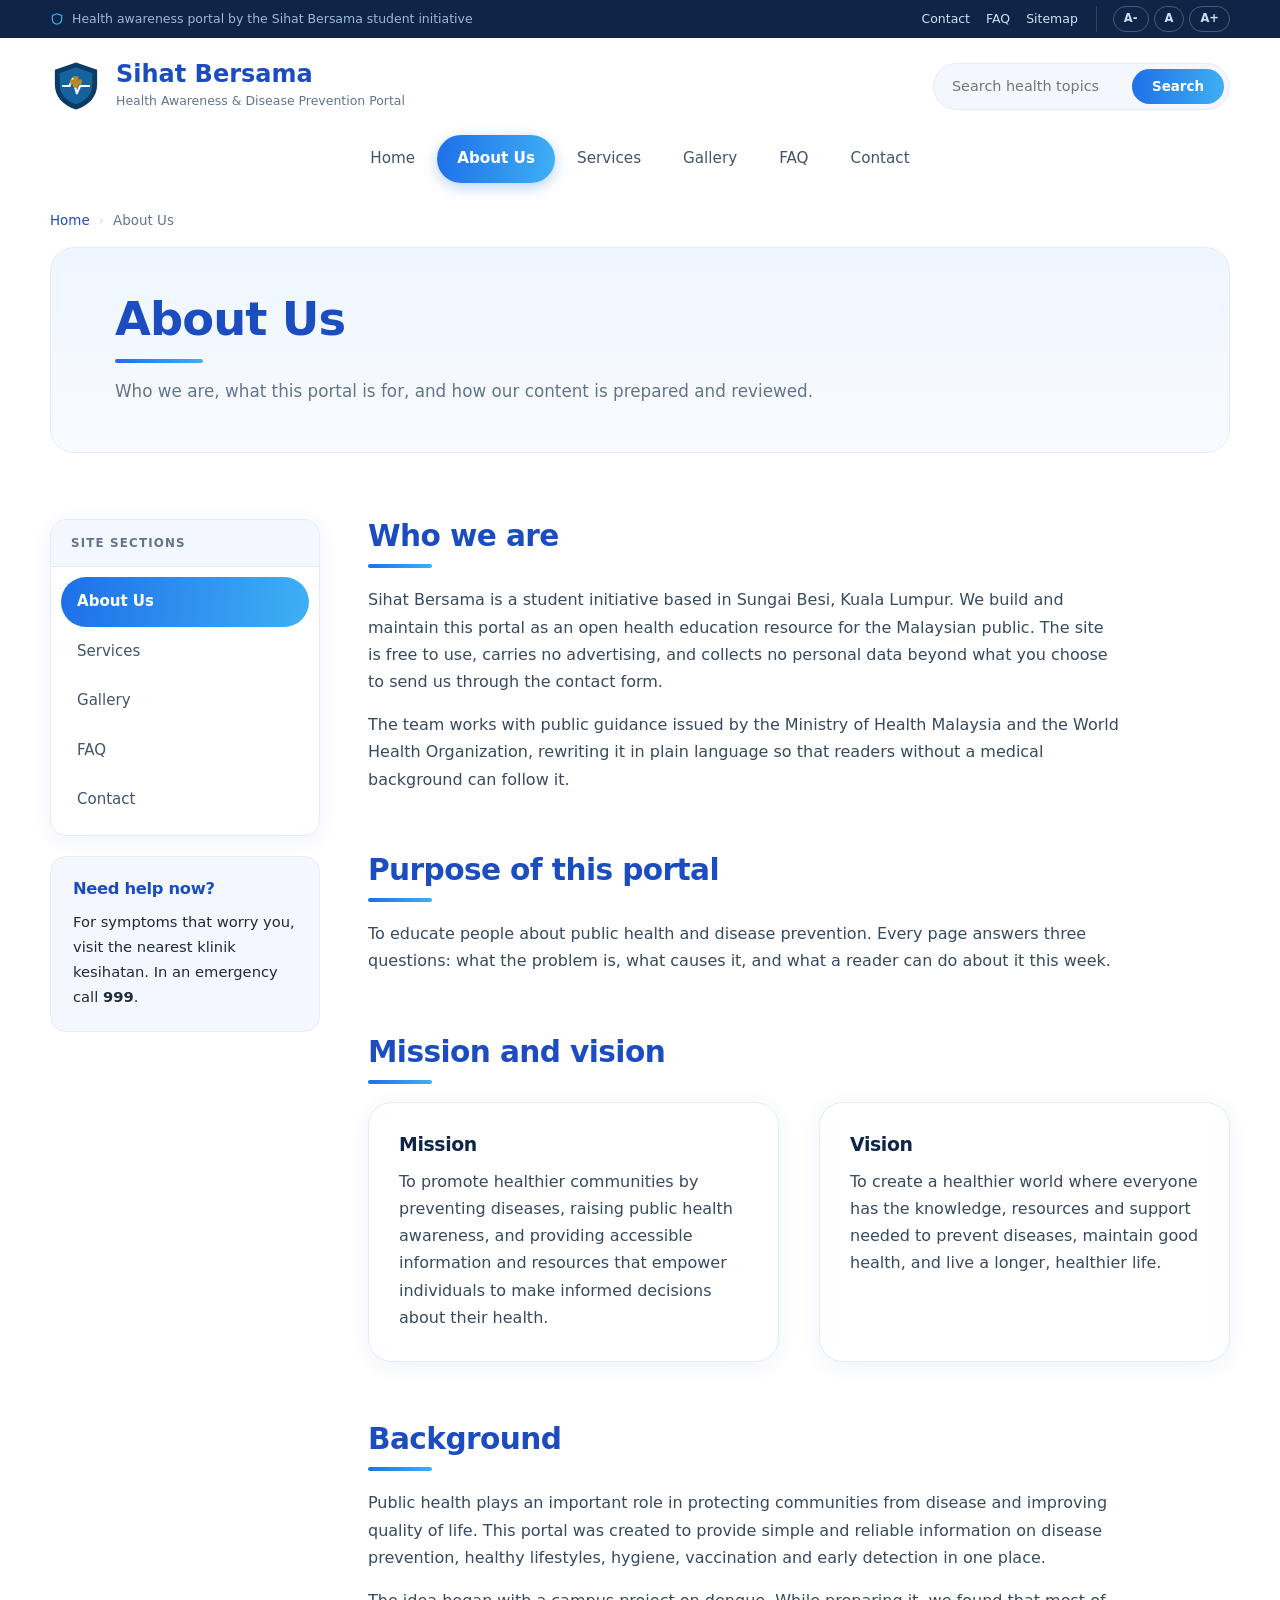
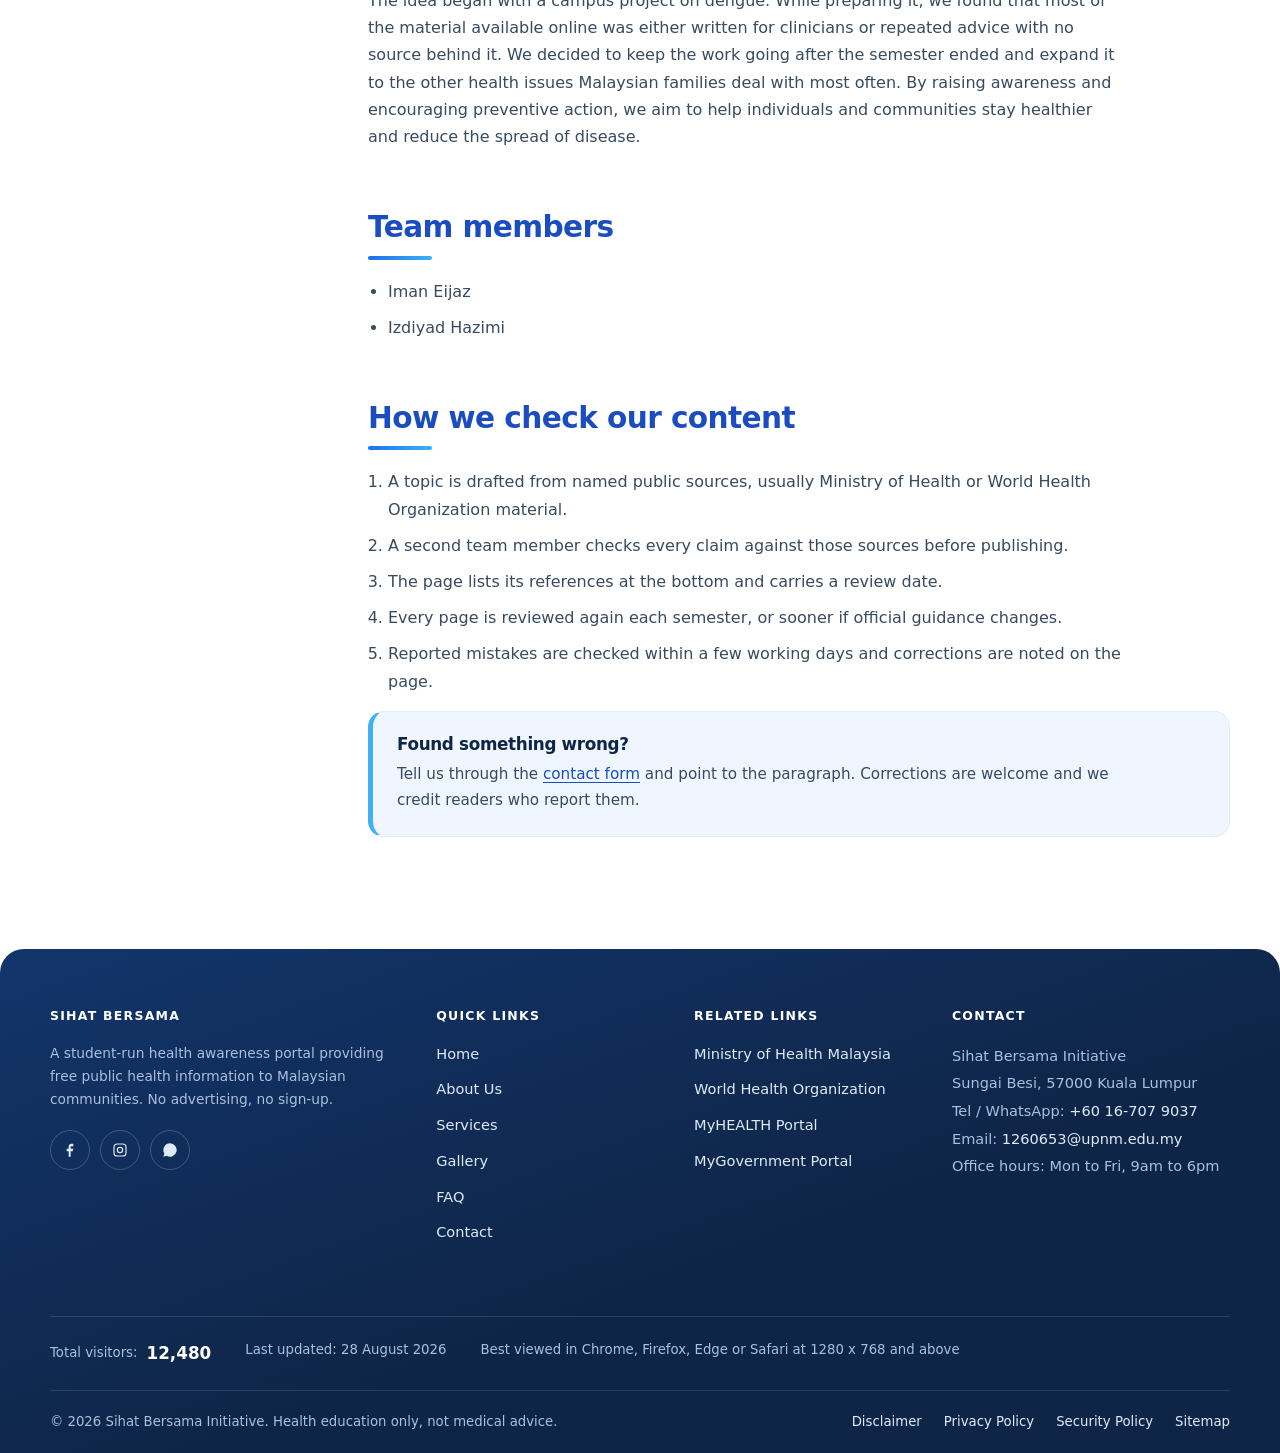
==== commit fa0cedde: "Let the navigation bar float only once the page scrolls At the top of a page the nav row now sits fl" ====
--- a/about.html
+++ b/about.html
@@ -8,7 +8,7 @@
 <link rel="preconnect" href="https://fonts.googleapis.com">
 <link rel="preconnect" href="https://fonts.gstatic.com" crossorigin>
 <link href="https://fonts.googleapis.com/css2?family=Poppins:wght@500;600;700&family=Inter:wght@400;500;600;700&display=swap" rel="stylesheet">
-<link rel="stylesheet" href="assets/css/style.css">
+<link rel="stylesheet" href="assets/css/style.css?v=0f1db1a7">
 </head>
 <body>
 <a class="skip" href="#main">Skip to main content</a>
@@ -223,6 +223,6 @@
   </div>
 </footer>
 
-<script src="assets/js/main.js"></script>
+<script src="assets/js/main.js?v=9ec02e0f"></script>
 </body>
 </html>
--- a/assets/css/style.css
+++ b/assets/css/style.css
@@ -84,11 +84,18 @@
 .searchbox button:hover{filter:brightness(1.06)}
 
 /* ---------- floating pill navigation ---------- */
-.mainnav{position:sticky; top:12px; z-index:60; background:transparent; padding-block:6px 14px}
+.mainnav{position:sticky; top:10px; z-index:60; background:transparent; padding-block:6px 14px}
 .mainnav-in{
   display:flex; align-items:center; justify-content:center;
-  background:#EDF3FB; border:1px solid #DEE9F7; border-radius:999px;
-  padding:6px 14px; box-shadow:var(--shadow-card);
+  width:fit-content; max-width:100%; margin-inline:auto;
+  background:transparent; border:1px solid transparent; border-radius:999px;
+  padding:6px 14px; box-shadow:none;
+  transition:background .22s ease, border-color .22s ease, box-shadow .22s ease, padding .22s ease;
+}
+/* once the page scrolls, the bar lifts off into a floating pill */
+.mainnav.is-stuck .mainnav-in{
+  background:rgba(255,255,255,.88); -webkit-backdrop-filter:blur(14px); backdrop-filter:blur(14px);
+  border-color:var(--border); box-shadow:0 10px 30px rgba(11,58,99,.13); padding:4px 12px;
 }
 .nav-toggle{
   display:none; background:transparent; border:0; color:var(--brand); padding:12px 6px;
@@ -100,7 +107,7 @@
   display:block; color:#42546B; text-decoration:none; padding:11px 20px;
   font-size:.95rem; font-weight:500; border-radius:999px; transition:.16s;
 }
-.mainnav a:hover{background:#fff; color:var(--brand)}
+.mainnav a:hover{background:var(--tint); color:var(--brand)}
 .mainnav a.is-active{background:var(--blue-grad); color:#fff; font-weight:600; box-shadow:0 4px 14px rgba(30,111,232,.32)}
 
 /* ---------- breadcrumb ---------- */
@@ -153,7 +160,8 @@
   border-radius:var(--r-lg); overflow:hidden; background:linear-gradient(160deg,#EAF4FE,#F7FBFF);
   border:1px solid var(--border); padding:18px; box-shadow:var(--shadow-card);
 }
-.hero-art svg{width:100%; height:auto; border-radius:var(--r)}
+.hero-art svg{width:100%; height:auto; display:block; border-radius:var(--r)}
+.hero-art img{width:100%; height:auto; aspect-ratio:4/3; object-fit:cover; object-position:60% center; display:block; border-radius:var(--r)}
 
 /* ---------- buttons ---------- */
 .btn{
@@ -258,6 +266,7 @@
 .photo{border:1px solid var(--border); border-radius:var(--r-lg); overflow:hidden; background:#fff; box-shadow:var(--shadow-soft); transition:.16s}
 .photo:hover{transform:translateY(-5px); box-shadow:var(--shadow-lift)}
 .photo .frame{aspect-ratio:4/3; background:var(--tint); overflow:hidden}
+.photo .frame a{display:block; width:100%; height:100%; cursor:zoom-in}
 .photo .frame svg, .photo .frame img{width:100%; height:100%; object-fit:cover}
 .photo figcaption{padding:18px 20px; font-size:.94rem; font-weight:600; color:var(--brand-deep)}
 .photo figcaption span{display:block; color:var(--muted); font-size:.81rem; margin-top:6px; font-weight:400}
@@ -265,7 +274,7 @@
 /* ---------- posters ---------- */
 .poster{max-width:760px; margin:26px 0 0; border:1px solid var(--border); border-radius:var(--r-lg); overflow:hidden; background:#fff; box-shadow:var(--shadow-soft)}
 .poster.tall{max-width:520px}
-.poster a{display:block; line-height:0; background:var(--tint)}
+.poster a{display:block; line-height:0; background:var(--tint); cursor:zoom-in}
 .poster img{width:100%; height:auto; display:block}
 .poster figcaption{padding:14px 20px; font-size:.86rem; line-height:1.5; color:var(--muted); border-top:1px solid var(--border)}
 .poster figcaption b{color:var(--brand-deep); font-weight:600}
@@ -338,7 +347,7 @@
   .searchbox{width:100%}
   .searchbox input{width:100%}
   .mainnav{top:0; padding-block:4px 12px}
-  .mainnav-in{border-radius:var(--r); flex-direction:column; align-items:stretch; padding:6px 10px}
+  .mainnav-in{width:auto; border-radius:var(--r); flex-direction:column; align-items:stretch; padding:6px 10px}
   .nav-toggle{display:flex; justify-content:space-between}
   .mainnav ul{display:none; flex-direction:column; width:100%; padding-bottom:8px; gap:2px}
   .mainnav ul[data-open="true"]{display:flex}
@@ -356,3 +365,20 @@
   body{font-size:11pt}
   .hero,.pagehead{background:none; border:0}
 }
+
+/* ---------- lightbox ---------- */
+.lightbox{position:fixed; inset:0; z-index:400; background:rgba(8,22,40,.84); display:grid; place-items:center; padding:28px}
+.lightbox[hidden]{display:none}
+.lightbox-in{position:relative; max-width:min(96vw,880px); max-height:92vh}
+.lightbox-in img{display:block; width:auto; height:auto; max-width:100%; max-height:92vh; border-radius:var(--r); box-shadow:0 26px 70px rgba(0,0,0,.5)}
+.lightbox-close{
+  position:absolute; top:-16px; right:-16px; width:42px; height:42px; border-radius:50%;
+  border:1px solid var(--border); background:#fff; color:var(--brand-deep);
+  font:400 1.6rem/1 var(--sans); cursor:pointer; box-shadow:var(--shadow-card);
+}
+.lightbox-close:hover{background:var(--tint); color:var(--brand)}
+.lightbox-close:focus-visible{outline:3px solid var(--cyan); outline-offset:2px}
+@media (max-width:560px){
+  .lightbox{padding:14px}
+  .lightbox-close{top:6px; right:6px; width:38px; height:38px}
+}
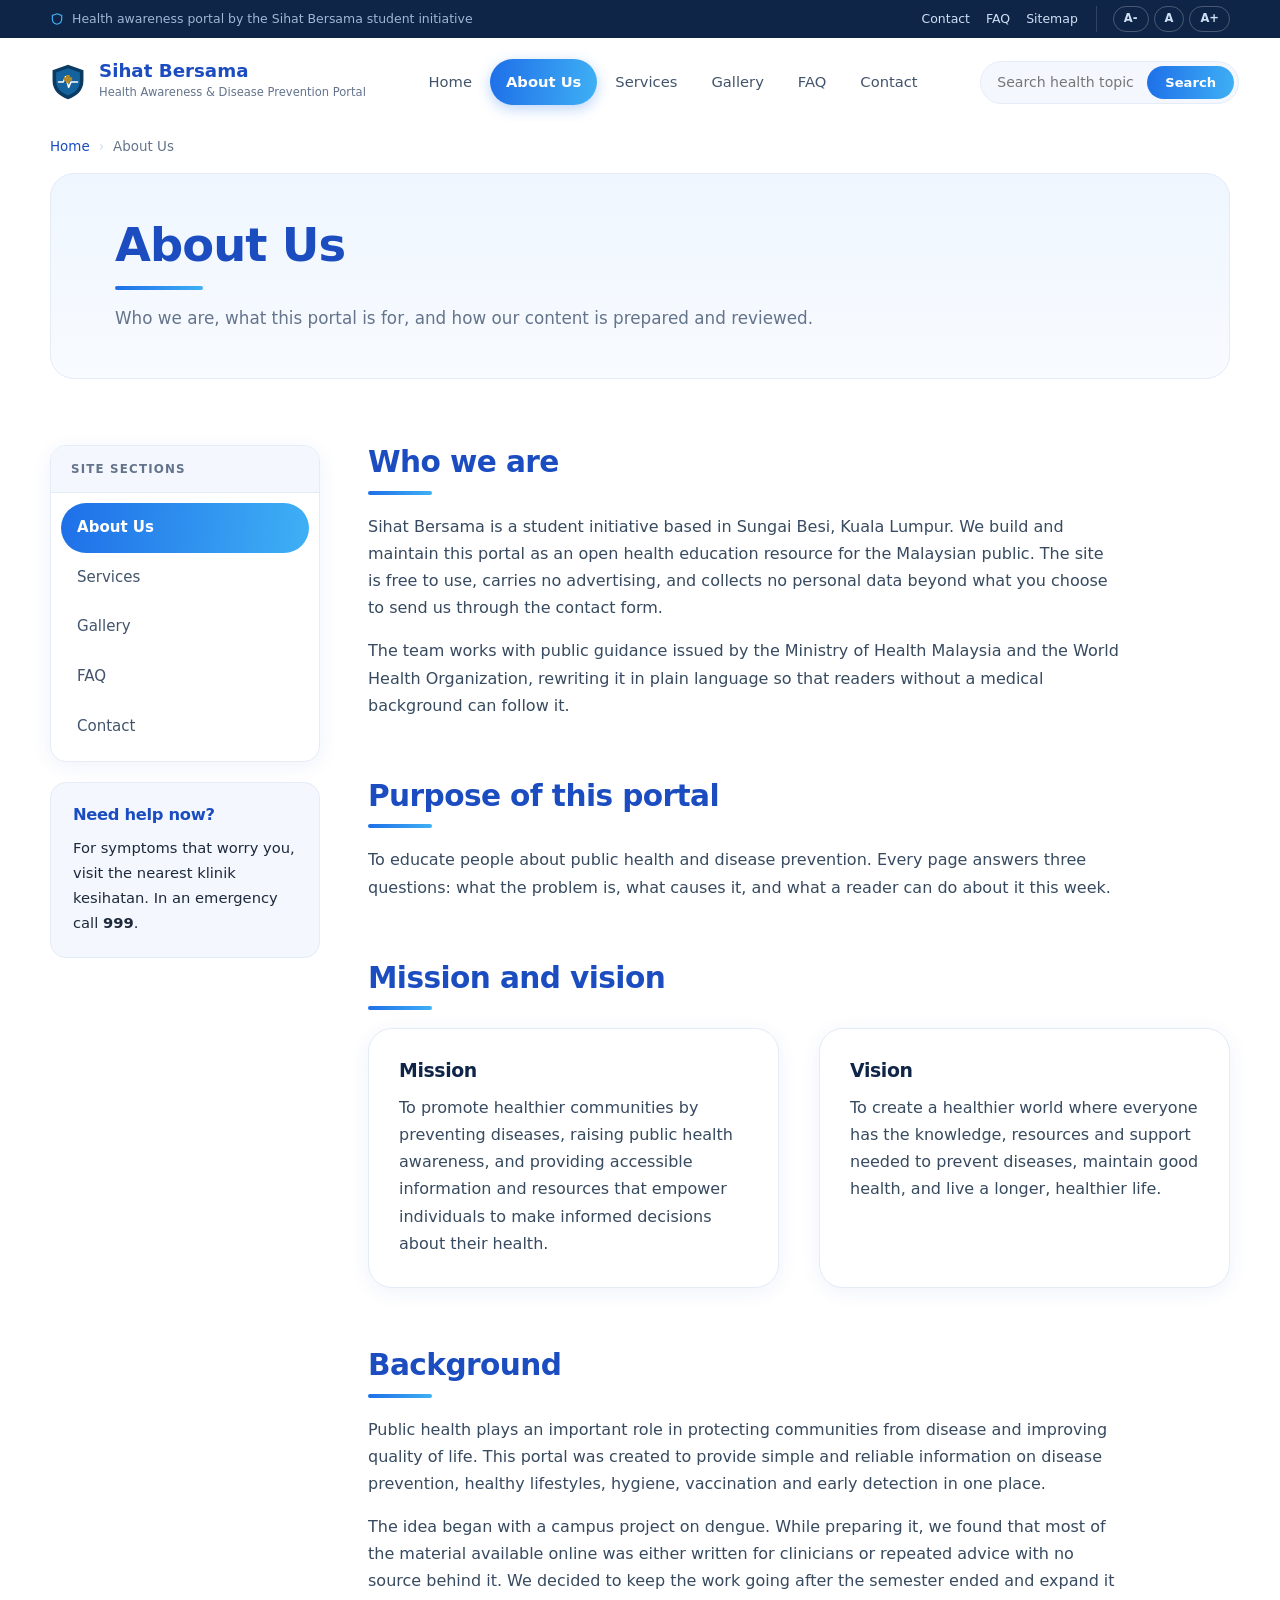
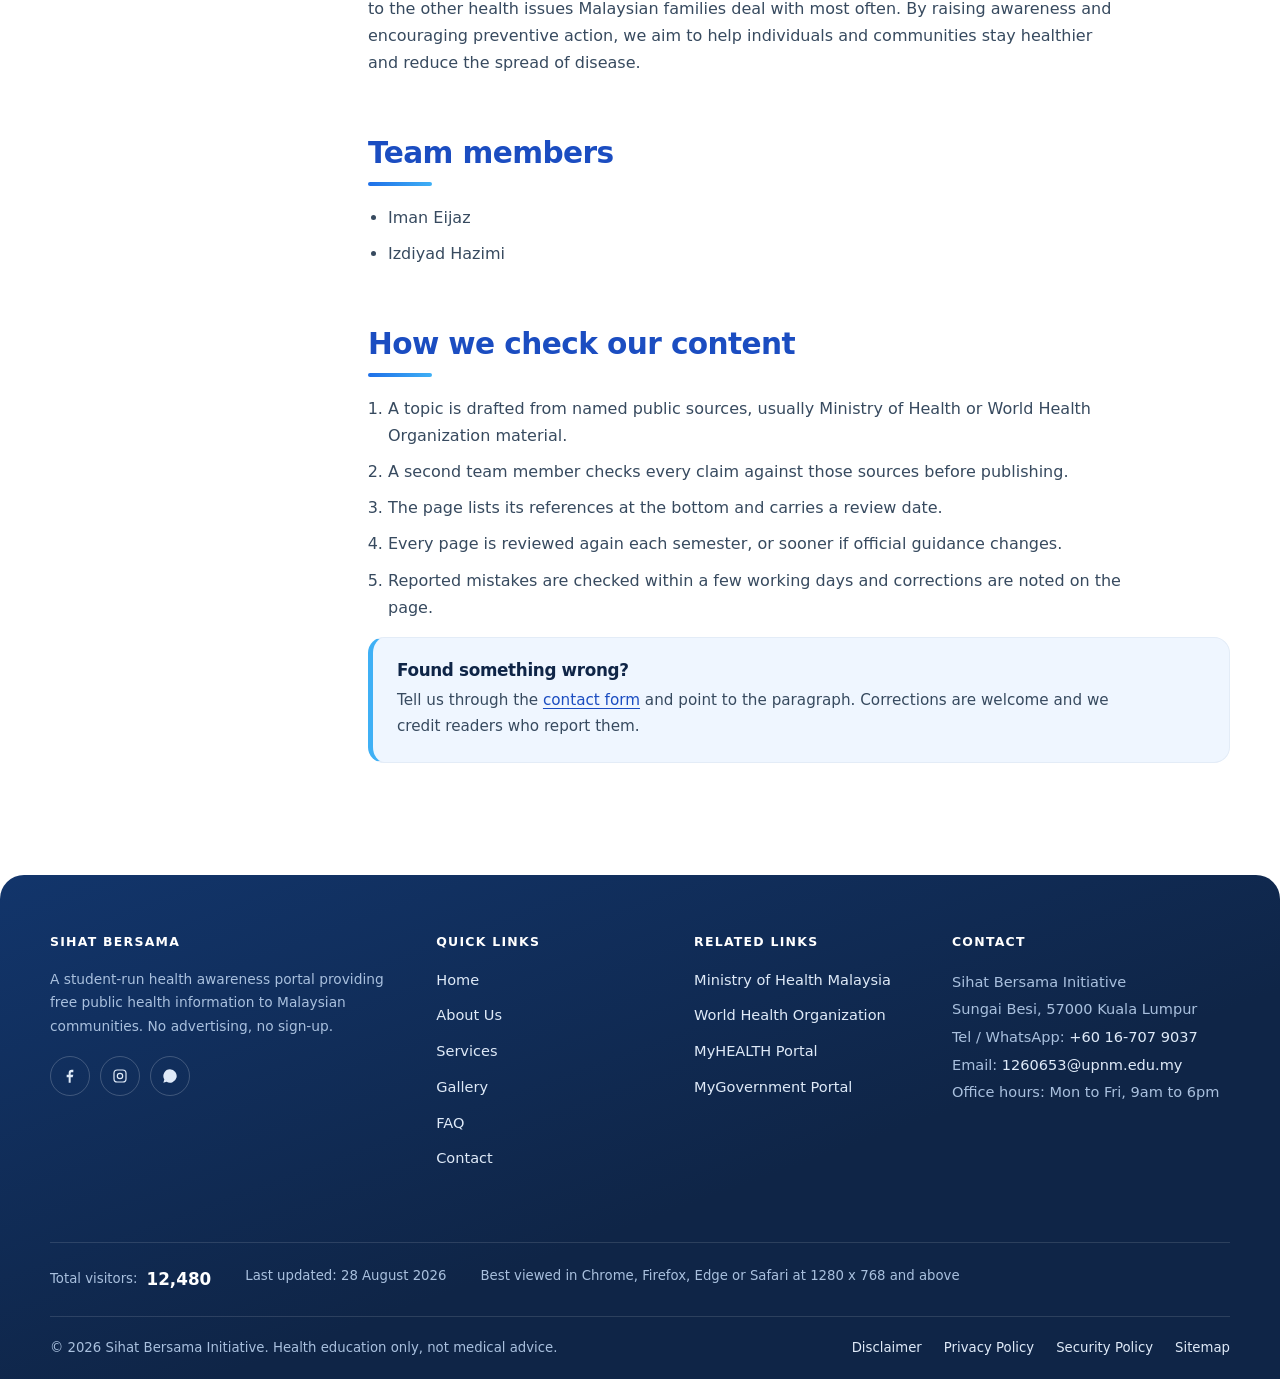
==== commit 0662615d: "Merge the brand, navigation and search into one header bar The masthead and the navigation row were " ====
--- a/about.html
+++ b/about.html
@@ -8,7 +8,7 @@
 <link rel="preconnect" href="https://fonts.googleapis.com">
 <link rel="preconnect" href="https://fonts.gstatic.com" crossorigin>
 <link href="https://fonts.googleapis.com/css2?family=Poppins:wght@500;600;700&family=Inter:wght@400;500;600;700&display=swap" rel="stylesheet">
-<link rel="stylesheet" href="assets/css/style.css?v=0f1db1a7">
+<link rel="stylesheet" href="assets/css/style.css?v=6fe60e30">
 </head>
 <body>
 <a class="skip" href="#main">Skip to main content</a>
@@ -32,8 +32,8 @@
   </div>
 </div>
 
-<header class="masthead">
-  <div class="wrap masthead-in">
+<header class="siteheader">
+  <div class="wrap siteheader-in">
     <a class="brand" href="index.html">
       <svg class="brand-crest" viewBox="0 0 64 64" aria-hidden="true">
         <path d="M32 3l26 9v18c0 16-11 26-26 31C17 56 6 46 6 30V12z" fill="#0B3A63"/>
@@ -46,6 +46,20 @@
         <span class="site-sub">Health Awareness &amp; Disease Prevention Portal</span>
       </span>
     </a>
+    <button class="nav-toggle" type="button" aria-expanded="false" aria-controls="navlist">
+      <svg width="18" height="12" viewBox="0 0 18 12" aria-hidden="true"><path d="M0 1h18M0 6h18M0 11h18" stroke="currentColor" stroke-width="2"/></svg>
+      Menu
+    </button>
+    <nav class="mainnav" aria-label="Main">
+      <ul id="navlist">
+        <li><a href="index.html">Home</a></li>
+        <li><a class="is-active" aria-current="page" href="about.html">About Us</a></li>
+        <li><a href="services.html">Services</a></li>
+        <li><a href="gallery.html">Gallery</a></li>
+        <li><a href="faq.html">FAQ</a></li>
+        <li><a href="contact.html">Contact</a></li>
+      </ul>
+    </nav>
     <form class="searchbox" id="siteSearch" role="search">
       <label class="skip" for="q">Search this site</label>
       <input id="q" type="search" placeholder="Search health topics">
@@ -53,23 +67,6 @@
     </form>
   </div>
 </header>
-
-<nav class="mainnav" aria-label="Main">
-  <div class="wrap mainnav-in">
-    <button class="nav-toggle" type="button" aria-expanded="false" aria-controls="navlist">
-      <svg width="18" height="12" viewBox="0 0 18 12" aria-hidden="true"><path d="M0 1h18M0 6h18M0 11h18" stroke="currentColor" stroke-width="2"/></svg>
-      Menu
-    </button>
-    <ul id="navlist">
-      <li><a href="index.html">Home</a></li>
-      <li><a class="is-active" href="about.html">About Us</a></li>
-      <li><a href="services.html">Services</a></li>
-      <li><a href="gallery.html">Gallery</a></li>
-      <li><a href="faq.html">FAQ</a></li>
-      <li><a href="contact.html">Contact</a></li>
-    </ul>
-  </div>
-</nav>
 
 <nav class="breadcrumb" aria-label="Breadcrumb">
   <div class="wrap">
@@ -223,6 +220,6 @@
   </div>
 </footer>
 
-<script src="assets/js/main.js?v=9ec02e0f"></script>
+<script src="assets/js/main.js?v=61d804a8"></script>
 </body>
 </html>
--- a/assets/css/style.css
+++ b/assets/css/style.css
@@ -69,34 +69,32 @@
 }
 .a11y-btn:hover{background:rgba(255,255,255,.16); color:#fff}
 
-/* ---------- masthead ---------- */
-.masthead{background:#fff}
-.masthead-in{display:flex; align-items:center; gap:20px; padding-block:22px 10px; flex-wrap:wrap}
-.brand{display:flex; align-items:center; gap:14px; text-decoration:none; color:var(--brand); margin-right:auto}
-.brand-crest{width:52px; height:52px; flex:none}
-.site-name{font-family:var(--head); font-size:1.5rem; font-weight:700; display:block; line-height:1.1; color:var(--brand)}
-.site-sub{display:block; font-family:var(--sans); font-size:.78rem; color:var(--muted); margin-top:3px; font-weight:400}
-.searchbox{display:flex; align-items:center; background:var(--tint-2); border:1px solid var(--border); border-radius:999px; padding:5px 5px 5px 18px}
+/* ---------- site header: brand, navigation and search in one bar ---------- */
+.siteheader{position:sticky; top:10px; z-index:60; background:transparent; padding-block:12px 16px}
+.siteheader-in{
+  display:flex; align-items:center; gap:14px; min-height:64px;
+  padding:8px 10px 8px 18px; border:1px solid transparent; border-radius:999px;
+  background:transparent; box-shadow:none;
+  transition:background .22s ease, border-color .22s ease, box-shadow .22s ease;
+}
+/* once the page scrolls, the bar lifts off the page */
+.siteheader.is-stuck .siteheader-in{
+  background:rgba(255,255,255,.9); -webkit-backdrop-filter:blur(14px); backdrop-filter:blur(14px);
+  border-color:var(--border); box-shadow:0 10px 30px rgba(11,58,99,.13);
+}
+.brand{display:flex; align-items:center; gap:12px; text-decoration:none; color:var(--brand); flex:none}
+.brand-crest{width:38px; height:38px; flex:none}
+.site-name{font-family:var(--head); font-size:1.14rem; font-weight:700; display:block; line-height:1.1; color:var(--brand)}
+.site-sub{display:block; font-family:var(--sans); font-size:.72rem; color:var(--muted); margin-top:2px; font-weight:400}
+.searchbox{display:flex; align-items:center; flex:none; background:var(--tint-2); border:1px solid var(--border); border-radius:999px; padding:4px 4px 4px 16px}
 .searchbox:focus-within{border-color:var(--cyan); background:#fff; box-shadow:0 0 0 4px rgba(63,176,245,.16)}
-.searchbox input{border:0; background:transparent; padding:9px 0; font:400 .9rem var(--sans); width:180px; color:var(--ink)}
+.searchbox input{border:0; background:transparent; padding:8px 0; font:400 .88rem var(--sans); width:150px; color:var(--ink)}
 .searchbox input:focus{outline:none}
-.searchbox button{border:0; background:var(--blue-grad); color:#fff; padding:10px 20px; border-radius:999px; cursor:pointer; font:600 .84rem var(--sans)}
+.searchbox button{border:0; background:var(--blue-grad); color:#fff; padding:9px 18px; border-radius:999px; cursor:pointer; font:600 .82rem var(--sans)}
 .searchbox button:hover{filter:brightness(1.06)}
 
-/* ---------- floating pill navigation ---------- */
-.mainnav{position:sticky; top:10px; z-index:60; background:transparent; padding-block:6px 14px}
-.mainnav-in{
-  display:flex; align-items:center; justify-content:center;
-  width:fit-content; max-width:100%; margin-inline:auto;
-  background:transparent; border:1px solid transparent; border-radius:999px;
-  padding:6px 14px; box-shadow:none;
-  transition:background .22s ease, border-color .22s ease, box-shadow .22s ease, padding .22s ease;
-}
-/* once the page scrolls, the bar lifts off into a floating pill */
-.mainnav.is-stuck .mainnav-in{
-  background:rgba(255,255,255,.88); -webkit-backdrop-filter:blur(14px); backdrop-filter:blur(14px);
-  border-color:var(--border); box-shadow:0 10px 30px rgba(11,58,99,.13); padding:4px 12px;
-}
+/* ---------- navigation inside the header ---------- */
+.mainnav{margin-inline:auto}
 .nav-toggle{
   display:none; background:transparent; border:0; color:var(--brand); padding:12px 6px;
   font:600 .95rem var(--sans); cursor:pointer; align-items:center; gap:10px;
@@ -104,11 +102,11 @@
 .mainnav ul{display:flex; list-style:none; margin:0; padding:0; flex-wrap:wrap; gap:2px; justify-content:center}
 .mainnav li{margin:0}
 .mainnav a{
-  display:block; color:#42546B; text-decoration:none; padding:11px 20px;
-  font-size:.95rem; font-weight:500; border-radius:999px; transition:.16s;
+  display:block; color:#42546B; text-decoration:none; padding:10px 16px;
+  font-size:.92rem; font-weight:500; border-radius:999px; transition:.16s;
 }
 .mainnav a:hover{background:var(--tint); color:var(--brand)}
-.mainnav a.is-active{background:var(--blue-grad); color:#fff; font-weight:600; box-shadow:0 4px 14px rgba(30,111,232,.32)}
+.mainnav a.is-active{background:var(--blue-grad); color:#fff; font-weight:600; box-shadow:0 4px 14px rgba(30,111,232,.3)}
 
 /* ---------- breadcrumb ---------- */
 .breadcrumb{font-size:.84rem; background:transparent}
@@ -130,7 +128,7 @@
 /* ---------- layout ---------- */
 .main{padding-block:26px 72px}
 .layout{display:grid; grid-template-columns:270px 1fr; gap:48px; align-items:start; margin-top:40px}
-.sidenav{border:1px solid var(--border); border-radius:var(--r); overflow:hidden; background:#fff; box-shadow:var(--shadow-soft); position:sticky; top:96px}
+.sidenav{border:1px solid var(--border); border-radius:var(--r); overflow:hidden; background:#fff; box-shadow:var(--shadow-soft); position:sticky; top:104px}
 .sidenav h2{font-family:var(--sans); font-size:.74rem; letter-spacing:.1em; text-transform:uppercase; padding:16px 20px; color:var(--muted); background:var(--tint-2); border-bottom:1px solid var(--border); margin:0; font-weight:600}
 .sidenav ul{list-style:none; margin:0; padding:10px}
 .sidenav li{margin:0}
@@ -336,6 +334,7 @@
   .sidenav{position:static}
   .tiles{grid-template-columns:repeat(2,1fr)}
   .foot-grid{grid-template-columns:1fr 1fr}
+  .site-sub{display:none}
   .hero-in{grid-template-columns:1fr; padding-block:40px 56px}
   .hero-art{order:-1}
   .grid-photos{grid-template-columns:repeat(2,1fr)}
@@ -343,15 +342,19 @@
   .pagehead{padding:34px 28px 36px}
 }
 @media (max-width:820px){
-  .masthead-in{gap:14px}
-  .searchbox{width:100%}
-  .searchbox input{width:100%}
-  .mainnav{top:0; padding-block:4px 12px}
-  .mainnav-in{width:auto; border-radius:var(--r); flex-direction:column; align-items:stretch; padding:6px 10px}
+  .siteheader{top:0; padding-block:10px}
+  .siteheader-in{
+    flex-wrap:wrap; gap:10px; min-height:0; padding:10px 12px; border-radius:var(--r);
+    background:#fff; border-color:var(--border); box-shadow:var(--shadow-soft);
+  }
+  .brand{margin-right:auto}
   .nav-toggle{display:flex; justify-content:space-between}
-  .mainnav ul{display:none; flex-direction:column; width:100%; padding-bottom:8px; gap:2px}
+  .mainnav{order:3; width:100%; margin:0}
+  .mainnav ul{display:none; flex-direction:column; width:100%; padding-bottom:4px; gap:2px}
   .mainnav ul[data-open="true"]{display:flex}
   .mainnav a{text-align:left; padding:13px 16px}
+  .searchbox{order:4; width:100%; flex:auto}
+  .searchbox input{width:100%}
   .sec{padding-block:48px}
   .split, .split-3, .grid-photos, .tiles, .foot-grid{grid-template-columns:1fr}
   .updates li{flex-direction:column; gap:4px}
@@ -362,6 +365,8 @@
 @media (prefers-reduced-motion:reduce){html{scroll-behavior:auto} *{animation:none !important; transition:none !important}}
 @media print{
   .utilbar,.mainnav,.searchbox,.sidenav,.footer,.breadcrumb,.hero-art{display:none}
+  .siteheader{position:static; padding:0}
+  .siteheader-in{border:0; box-shadow:none; padding:0}
   body{font-size:11pt}
   .hero,.pagehead{background:none; border:0}
 }
